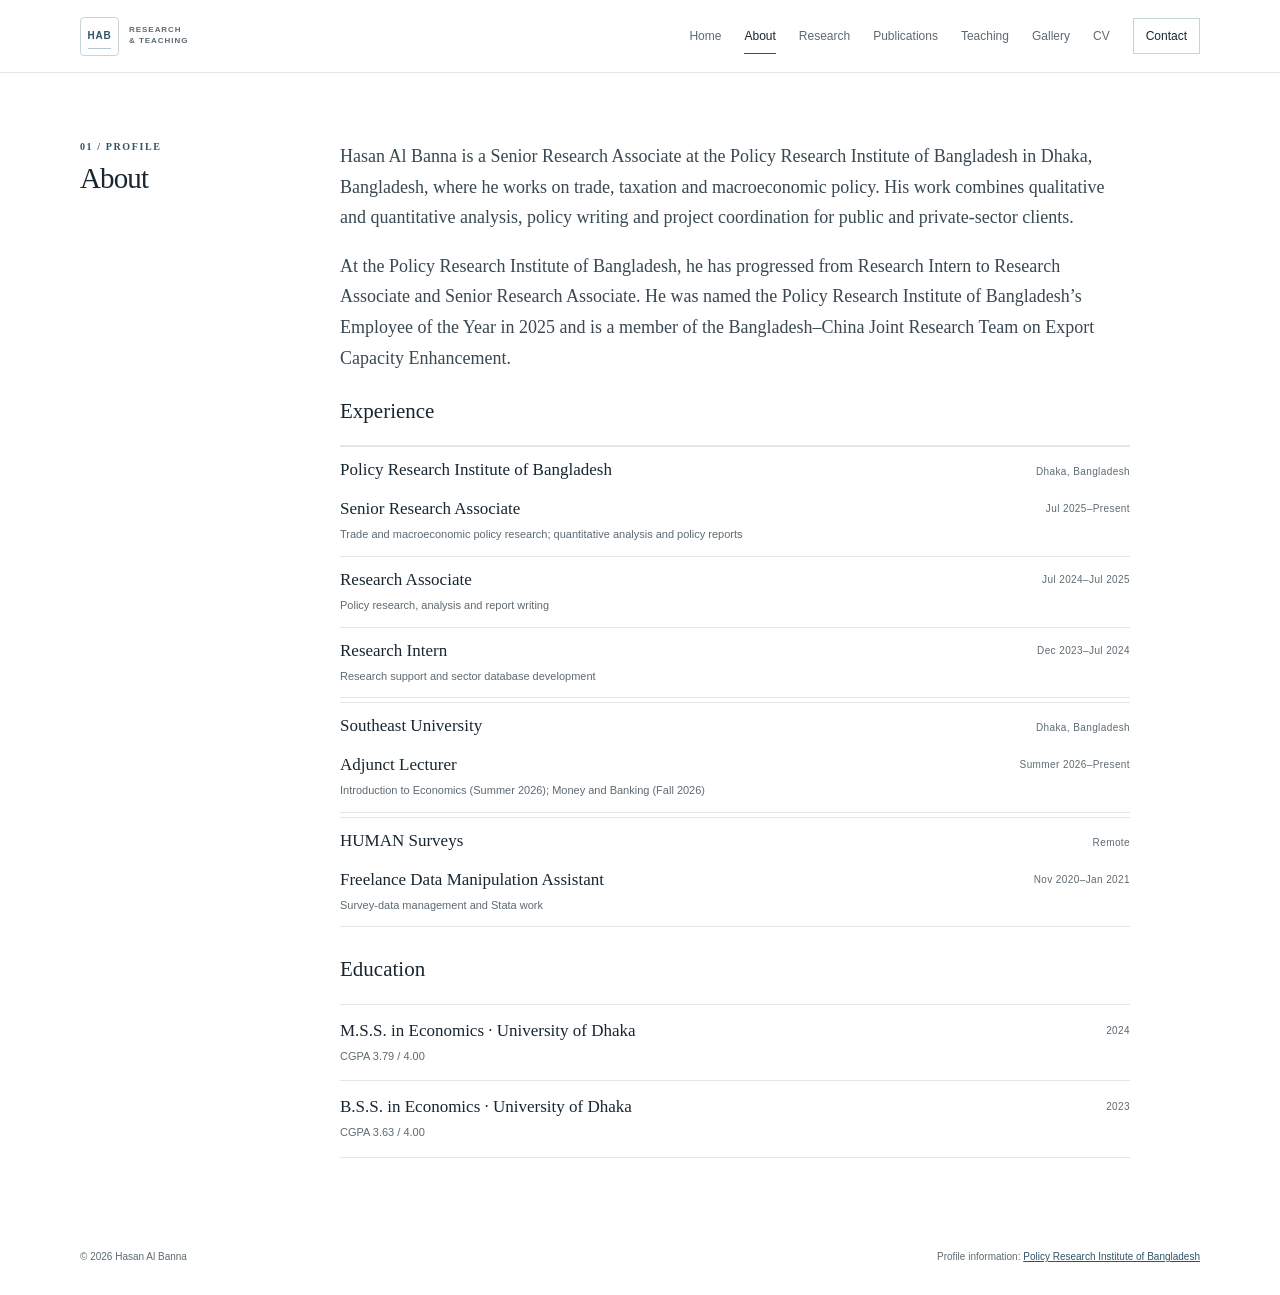
==== about.html @ 5209578d "Refine HAB navigation wordmark" ====
<!doctype html>
<html lang="en">
<head>
  <meta charset="utf-8">
  <meta name="viewport" content="width=device-width, initial-scale=1">
  <meta name="theme-color" content="#ffffff">
  <meta name="description" content="Learn about Hasan Al Banna’s research and teaching experience, education and professional profile.">
  <title>About | Hasan Al Banna</title>
  <style>:root{--ink:#172630;--muted:#5d6a72;--blue:#2f5368;--line:#e0e6e9;--soft:#f4f7f8;--serif:Georgia,'Times New Roman',serif;--sans:Arial,Helvetica,sans-serif}
    *{box-sizing:border-box}html{scroll-behavior:smooth;scroll-padding-top:86px}body{margin:0;background:#fff;color:var(--ink);font:16px/1.7 var(--sans)}a{color:inherit}a:focus-visible{outline:3px solid #8eb3c9;outline-offset:4px}.wrap{width:min(1120px,calc(100% - 48px));margin:auto}
    .header{position:sticky;top:0;z-index:5;background:rgba(255,255,255,.97);border-bottom:1px solid var(--line)}.nav{min-height:72px;display:flex;align-items:center;justify-content:space-between;gap:26px}.brand{display:inline-flex;align-items:center;justify-content:center;width:38px;height:38px;border:1px solid #c9d4da;border-radius:3px;font:700 11px/1 var(--sans);letter-spacing:.09em;color:var(--blue);text-decoration:none;white-space:nowrap}.navlinks{display:flex;align-items:center;gap:23px}.navlinks a{font-size:12px;text-decoration:none;color:var(--muted)}.navlinks a:hover{color:var(--blue)}.navlinks .contact{border:1px solid #c9d4da;padding:7px 12px;color:var(--ink)}
    .hero{display:grid;grid-template-columns:1.15fr .75fr;gap:78px;align-items:center;padding:78px 0 68px;border-bottom:1px solid var(--line)}.eyebrow,.section-no{font-size:10px;font-weight:700;letter-spacing:.16em;text-transform:uppercase;color:var(--blue)}h1,h2,h3,p{margin-top:0}h1{font:normal clamp(54px,6.8vw,82px)/1 var(--serif);letter-spacing:-.055em;margin:17px 0 20px}h1 span{display:block;color:var(--blue)}.lead{max-width:590px;color:#46545d;font:normal 21px/1.55 var(--serif)}.role{margin-top:25px;border-top:1px solid var(--line);padding-top:15px;color:var(--muted);font-size:13px}.role strong{display:block;color:var(--ink);font-size:15px;font-weight:600}.actions{display:flex;gap:20px;align-items:center;margin-top:26px}.button{display:inline-block;background:var(--ink);color:#fff;text-decoration:none;padding:10px 15px;font-size:12px}.plain-link{color:var(--blue);font-size:12px;text-decoration-thickness:1px;text-underline-offset:4px}.portrait{margin:0}.portrait img{display:block;width:100%;aspect-ratio:1/1;object-fit:cover;object-position:center 27%;background:var(--soft);border:1px solid var(--line);border-radius:50%}.portrait figcaption{padding-top:8px;color:#77838a;font-size:10px}
    .section{padding:68px 0;border-bottom:1px solid var(--line)}.section-layout{display:grid;grid-template-columns:190px 1fr;gap:70px}.section-title{font:normal 29px/1.2 var(--serif);letter-spacing:-.03em}.section-no{display:block;margin-bottom:8px}.copy{max-width:790px}.copy p{font:normal 18px/1.7 var(--serif);color:#394851}.copy p.small{font:12px/1.8 var(--sans);color:var(--muted)}.subhead{font:normal 21px/1.3 var(--serif);margin:25px 0 12px}.timeline{border-top:1px solid var(--line);margin-top:20px}.timeline-row{display:grid;grid-template-columns:1fr 140px;gap:20px;padding:15px 0;border-bottom:1px solid var(--line)}.timeline-row strong{display:block;font:normal 17px/1.35 var(--serif)}.timeline-row small{display:block;color:var(--muted);font-size:11px;margin-top:4px}.date{text-align:right;color:var(--muted);font-size:10px;letter-spacing:.04em;padding-top:2px}.research-list{margin:10px 0 0;border-top:1px solid var(--line)}.research-row{display:grid;grid-template-columns:210px 1fr;gap:25px;padding:16px 0;border-bottom:1px solid var(--line)}.research-row h3{font:normal 19px/1.35 var(--serif);margin:0}.research-row p{font:12px/1.65 var(--sans);color:var(--muted);margin:0}
    .project-list{display:grid;grid-template-columns:1fr 1fr;gap:0 30px;border-top:1px solid var(--line)}.project{padding:17px 0;border-bottom:1px solid var(--line)}.project h3{font:normal 17px/1.35 var(--serif);margin:0 0 5px}.project p{font:11px/1.65 var(--sans);color:var(--muted);margin:0}.publication{padding:19px 0;border-top:1px solid var(--line);display:grid;grid-template-columns:1fr 125px;gap:22px;align-items:start}.publication:last-of-type{border-bottom:1px solid var(--line)}.publication h3{font:normal 20px/1.35 var(--serif);margin:0 0 5px}.publication p{font-size:11px;color:var(--muted);margin:0 0 6px}.pub-meta{text-align:right;text-transform:uppercase;letter-spacing:.08em;font-size:9px!important}.publication a{font-size:11px;color:var(--blue);text-underline-offset:3px}.status{font-size:9px;text-transform:uppercase;letter-spacing:.1em;color:var(--blue);font-weight:bold}.callout{padding:16px 19px;margin-top:21px;background:var(--soft);border-left:2px solid #9db7c7;color:#4c5a62;font-size:12px}
    .teaching-note{padding:17px 20px;background:var(--soft);border-left:2px solid #9db7c7;font:normal 17px/1.5 var(--serif);color:#354650}.teaching-highlight{margin-top:17px;padding:11px 14px;border-left:2px solid #9db7c7;background:var(--soft);color:#46545d;font-size:12px;line-height:1.55}.teaching-highlight strong{color:var(--ink)}.gallery-intro{max-width:650px}.gallery-grid{display:grid;grid-template-columns:repeat(4,minmax(0,1fr));gap:14px;margin-top:24px}.gallery-card{margin:0;overflow:hidden;background:#fff;border:1px solid var(--line)}.gallery-card a{display:block;overflow:hidden;background:var(--soft)}.gallery-card img{display:block;width:100%;aspect-ratio:4/3;object-fit:cover;transition:transform .35s ease}.gallery-card a:hover img{transform:scale(1.035)}.gallery-card figcaption{padding:9px 11px 11px;color:var(--muted);font-size:10px;line-height:1.45}.gallery-card:nth-child(5n+2) img,.gallery-card:nth-child(5n+4) img{aspect-ratio:1/1}.gallery-card:nth-child(8n+1),.gallery-card:nth-child(8n+6){grid-column:span 2}.gallery-card:nth-child(8n+1) img,.gallery-card:nth-child(8n+6) img{aspect-ratio:2/1}.cv-box{border:1px solid var(--line);padding:21px 23px;display:flex;justify-content:space-between;gap:20px;align-items:center}.cv-box strong{font:normal 20px var(--serif)}.cv-box p{font-size:11px;color:var(--muted);margin:5px 0 0}.contact-box{padding:25px;background:var(--soft);display:flex;justify-content:space-between;align-items:center;gap:25px}.contact-box h3{font:normal 25px var(--serif);margin:0 0 5px}.contact-box p{font-size:12px;color:var(--muted);margin:0}.contact-links{display:flex;flex-direction:column;gap:5px}.contact-links a{font-size:12px;color:var(--blue);text-underline-offset:3px}.footer{padding:22px 0 30px;display:flex;justify-content:space-between;gap:20px;color:var(--muted);font-size:10px}.footer a{color:var(--blue)}
    .gallery-heading{display:flex;justify-content:space-between;align-items:end;gap:24px}.gallery-more{white-space:nowrap;margin-bottom:8px}.featured-gallery{grid-template-columns:repeat(3,minmax(0,1fr))}.featured-gallery .gallery-card img{aspect-ratio:4/3}.featured-gallery .gallery-card:nth-child(8n+1),.featured-gallery .gallery-card:nth-child(8n+6){grid-column:auto}.feature-links{display:grid;grid-template-columns:repeat(3,minmax(0,1fr));gap:12px;margin-top:20px}.feature-link{padding:16px;border:1px solid var(--line);text-decoration:none}.feature-link strong{display:block;font:normal 18px/1.3 var(--serif);margin-bottom:5px}.feature-link span{display:block;color:var(--muted);font-size:11px}.social-links{display:flex;gap:18px;margin-top:10px}.gallery-page .gallery-grid{margin-top:25px}.gallery-page .gallery-card:nth-child(8n+1),.gallery-page .gallery-card:nth-child(8n+6){grid-column:span 2}.gallery-page .gallery-lead{max-width:660px}
    @media(max-width:820px){.nav{align-items:flex-start;flex-direction:column;padding:15px 0;gap:11px}.navlinks{max-width:100%;overflow:auto;gap:18px;padding-bottom:4px}.navlinks a{white-space:nowrap}.hero{grid-template-columns:1fr .78fr;gap:35px;padding:55px 0}.section-layout{grid-template-columns:150px 1fr;gap:38px}.research-row{grid-template-columns:165px 1fr}.gallery-grid{grid-template-columns:repeat(3,minmax(0,1fr))}}
    @media(max-width:600px){.wrap{width:calc(100% - 36px)}.hero{grid-template-columns:1fr;gap:24px;padding:42px 0}.hero .portrait{grid-row:1;max-width:360px}.portrait img{aspect-ratio:1/1;object-position:center 26%}.hero-copy{grid-row:2}h1{font-size:56px}.lead{font-size:19px}.section{padding:51px 0}.section-layout{grid-template-columns:1fr;gap:14px}.section-title{font-size:25px}.copy p{font-size:17px}.research-row{grid-template-columns:1fr;gap:4px}.project-list{grid-template-columns:1fr}.publication{grid-template-columns:1fr;gap:5px}.pub-meta{text-align:left;grid-row:1}.timeline-row{grid-template-columns:1fr 105px;gap:12px}.gallery-grid{grid-template-columns:repeat(2,minmax(0,1fr));gap:9px}.feature-links{grid-template-columns:1fr 1fr}.featured-gallery{grid-template-columns:repeat(2,minmax(0,1fr))}.gallery-card:nth-child(8n+1),.gallery-card:nth-child(8n+6){grid-column:span 2}.gallery-card:nth-child(8n+1) img,.gallery-card:nth-child(8n+6) img{aspect-ratio:1.5/1}.gallery-card figcaption{padding:8px;font-size:9px}.cv-box,.contact-box{align-items:flex-start;flex-direction:column;padding:19px}.contact-links{gap:7px}.footer{flex-direction:column;gap:5px}}
    @media(prefers-reduced-motion:reduce){html{scroll-behavior:auto}}
    .section-title{margin:0}
    .navlinks a[aria-current="page"]{color:var(--ink);position:relative}
    .navlinks a[aria-current="page"]::after{content:"";position:absolute;left:0;right:0;bottom:-8px;height:1px;background:var(--blue)}
    .feature-link,.gallery-card,.button{transition:transform .24s ease,box-shadow .24s ease,border-color .24s ease}
    .feature-link:hover{transform:translateY(-3px);border-color:#b7c8d2;box-shadow:0 12px 28px rgba(23,38,48,.07)}
    .gallery-card{border-radius:8px;box-shadow:0 5px 16px rgba(23,38,48,.045)}
    .gallery-card:hover{transform:translateY(-3px);box-shadow:0 12px 28px rgba(23,38,48,.11)}
    .button:hover{transform:translateY(-2px);box-shadow:0 7px 16px rgba(23,38,48,.14)}
    .reveal{opacity:0;transform:translateY(14px);transition:opacity .6s ease,transform .6s cubic-bezier(.2,.7,.2,1)}
    .reveal.is-visible{opacity:1;transform:translateY(0)}
    .photo-viewer{width:min(980px,calc(100vw - 28px));max-width:none;max-height:calc(100vh - 28px);padding:0;border:0;border-radius:12px;background:#fff;color:var(--ink);box-shadow:0 24px 80px rgba(0,0,0,.3);overflow:hidden}
    .photo-viewer::backdrop{background:rgba(14,25,33,.78);backdrop-filter:blur(4px)}
    .viewer-top{display:flex;justify-content:space-between;align-items:center;padding:11px 16px;border-bottom:1px solid var(--line);font-size:11px;color:var(--muted)}
    .viewer-button{border:1px solid #d7e0e4;background:#fff;color:var(--ink);border-radius:999px;min-width:38px;min-height:38px;font:inherit;cursor:pointer}
    .viewer-button:hover{background:var(--soft)}
    .viewer-close{padding:0 14px}
    .viewer-stage{position:relative;display:flex;align-items:center;justify-content:center;background:#111a20}
    .viewer-stage img{display:block;width:100%;height:min(72vh,720px);object-fit:contain}
    .viewer-arrow{position:absolute;top:50%;transform:translateY(-50%);background:rgba(255,255,255,.94);font-size:20px}
    .viewer-prev{left:14px}.viewer-next{right:14px}
    .viewer-caption{padding:12px 16px;margin:0;color:var(--muted);font-size:12px}
    @media(prefers-reduced-motion:reduce){.feature-link,.gallery-card,.button,.reveal{transition:none}.reveal{opacity:1;transform:none}}

    .experience-list{border-top:1px solid var(--line);margin-top:20px}.experience-group{border-top:1px solid var(--line);padding:0 0 4px}.experience-heading{display:flex;justify-content:space-between;align-items:baseline;gap:18px;padding:12px 0 4px}.experience-heading strong{font:normal 17px/1.35 var(--serif)}.experience-heading span{font-size:10px;letter-spacing:.04em;text-align:right;color:var(--muted)}.experience-group .timeline-row{padding:12px 0}.office-address{font-style:normal;display:flex;flex-direction:column;gap:2px;color:var(--muted);font-size:11px;line-height:1.55;max-width:300px}.office-address strong{font:normal 16px/1.3 var(--serif);color:var(--ink);margin-bottom:3px}.contact-box{align-items:flex-start}</style><link rel="stylesheet" href="assets/section-flow.css">
</head>
<body><header class="header"><nav class="nav wrap" aria-label="Main navigation"><a class="brand" href="index.html#home" aria-label="Hasan Al Banna home"><span class="brand-mark" aria-hidden="true">HAB</span><span class="brand-copy">Research<br>&amp; Teaching</span></a><div class="navlinks"><a href="index.html#home">Home</a><a href="about.html" aria-current="page">About</a><a href="research.html">Research</a><a href="publications.html">Publications</a><a href="teaching.html">Teaching</a><a href="gallery.html">Gallery</a><a href="cv.html">CV</a><a class="contact" href="index.html#contact">Contact</a></div></nav></header><main><section class="section" id="about"><div class="wrap section-layout"><h1 class="section-title"><span class="section-no">01 / Profile</span>About</h1><div class="copy"><p>Hasan Al Banna is a Senior Research Associate at the Policy Research Institute of Bangladesh in Dhaka, Bangladesh, where he works on trade, taxation and macroeconomic policy. His work combines qualitative and quantitative analysis, policy writing and project coordination for public and private-sector clients.</p><p>At the Policy Research Institute of Bangladesh, he has progressed from Research Intern to Research Associate and Senior Research Associate. He was named the Policy Research Institute of Bangladesh’s Employee of the Year in 2025 and is a member of the Bangladesh–China Joint Research Team on Export Capacity Enhancement.</p><h3 class="subhead">Experience</h3><div class="experience-list">
<div class="experience-group"><div class="experience-heading"><strong>Policy Research Institute of Bangladesh</strong><span>Dhaka, Bangladesh</span></div>
<div class="timeline-row"><div><strong>Senior Research Associate</strong><small>Trade and macroeconomic policy research; quantitative analysis and policy reports</small></div><div class="date">Jul 2025–Present</div></div>
<div class="timeline-row"><div><strong>Research Associate</strong><small>Policy research, analysis and report writing</small></div><div class="date">Jul 2024–Jul 2025</div></div>
<div class="timeline-row"><div><strong>Research Intern</strong><small>Research support and sector database development</small></div><div class="date">Dec 2023–Jul 2024</div></div></div>
<div class="experience-group"><div class="experience-heading"><strong>Southeast University</strong><span>Dhaka, Bangladesh</span></div>
<div class="timeline-row"><div><strong>Adjunct Lecturer</strong><small>Introduction to Economics (Summer 2026); Money and Banking (Fall 2026)</small></div><div class="date">Summer 2026–Present</div></div></div>
<div class="experience-group"><div class="experience-heading"><strong>HUMAN Surveys</strong><span>Remote</span></div>
<div class="timeline-row"><div><strong>Freelance Data Manipulation Assistant</strong><small>Survey-data management and Stata work</small></div><div class="date">Nov 2020–Jan 2021</div></div></div></div><h3 class="subhead">Education</h3><div class="timeline"><div class="timeline-row"><div><strong>M.S.S. in Economics · University of Dhaka</strong><small>CGPA 3.79 / 4.00</small></div><div class="date">2024</div></div><div class="timeline-row"><div><strong>B.S.S. in Economics · University of Dhaka</strong><small>CGPA 3.63 / 4.00</small></div><div class="date">2023</div></div></div></div></div></section></main><footer class="wrap footer"><span>© 2026 Hasan Al Banna</span><span>Profile information: <a href="https://www.pri-bd.org/member/hasan-al-banna/" target="_blank" rel="noopener">Policy Research Institute of Bangladesh</a></span></footer><dialog class="photo-viewer" id="photo-viewer" aria-label="Photo viewer"><div class="viewer-top"><span class="viewer-count" aria-live="polite">Photo</span><button class="viewer-button viewer-close" type="button" data-viewer-close aria-label="Close photo viewer">Close ×</button></div><div class="viewer-stage"><button class="viewer-button viewer-arrow viewer-prev" type="button" data-viewer-prev aria-label="Previous photo">‹</button><img alt=""><button class="viewer-button viewer-arrow viewer-next" type="button" data-viewer-next aria-label="Next photo">›</button></div><p class="viewer-caption"></p></dialog><script>
(()=>{const dialog=document.getElementById("photo-viewer");if(!dialog)return;const links=[...document.querySelectorAll(".gallery-card a")];if(!links.length)return;const image=dialog.querySelector("img"),caption=dialog.querySelector(".viewer-caption"),count=dialog.querySelector(".viewer-count");let current=0;function show(i){current=(i+links.length)%links.length;const link=links[current],thumb=link.querySelector("img");image.src=link.href;image.alt=thumb?.alt||"";caption.textContent=link.closest("figure")?.querySelector("figcaption")?.textContent||image.alt;count.textContent=(current+1)+" / "+links.length;if(!dialog.open)dialog.showModal()}links.forEach((link,i)=>link.addEventListener("click",event=>{event.preventDefault();show(i)}));dialog.querySelector("[data-viewer-close]").addEventListener("click",()=>dialog.close());dialog.querySelector("[data-viewer-prev]").addEventListener("click",()=>show(current-1));dialog.querySelector("[data-viewer-next]").addEventListener("click",()=>show(current+1));dialog.addEventListener("click",event=>{if(event.target===dialog)dialog.close()});document.addEventListener("keydown",event=>{if(!dialog.open)return;if(event.key==="ArrowRight")show(current+1);if(event.key==="ArrowLeft")show(current-1)});if(!matchMedia("(prefers-reduced-motion: reduce)").matches&&"IntersectionObserver"in window){const items=[...document.querySelectorAll("main .section,main .feature-link,main .gallery-card")];items.forEach(item=>item.classList.add("reveal"));const observer=new IntersectionObserver(entries=>entries.forEach(entry=>{if(entry.isIntersecting){entry.target.classList.add("is-visible");observer.unobserve(entry.target)}}),{threshold:.08,rootMargin:"0px 0px -24px 0px"});items.forEach(item=>observer.observe(item))}})();
</script><script src="assets/section-flow.js" defer></script></body></html>
---- assets/section-flow.css ----
/* Soft section rhythm and restrained motion across the profile */
:root{--flow-paper:#f5f8f9;--flow-blue:rgba(191,215,226,.28)}
main>.section{position:relative;isolation:isolate;border-bottom:0!important;transition:background-color .35s ease}
main>.section:nth-of-type(even){background:radial-gradient(ellipse at 10% 8%,var(--flow-blue),transparent 42%),linear-gradient(125deg,#f7f9fa 0%,#fbfcfc 70%,#fff 100%)}
main>.section:nth-of-type(even)::before{content:"";position:absolute;z-index:-1;pointer-events:none;width:min(34vw,420px);height:min(34vw,420px);right:-10vw;top:-18%;border-radius:50%;background:radial-gradient(circle,rgba(198,219,228,.16),rgba(198,219,228,0) 70%)}
.section-flow-in{opacity:0;transform:translateY(18px);transition:opacity .72s ease,transform .72s cubic-bezier(.2,.72,.22,1);transition-delay:var(--flow-delay,0ms)}
.section-flow-in.is-visible{opacity:1;transform:translateY(0)}
.project,.research-row,.publication,.feature-link,.gallery-card{transition:transform .28s ease,box-shadow .28s ease,background-color .28s ease,border-color .28s ease}
.project:hover,.research-row:hover,.publication:hover{transform:translateY(-2px)}
.project:hover h3,.research-row:hover h3,.publication:hover h3{color:var(--blue)}
@media(max-width:600px){main>.section:nth-of-type(even)::before{width:230px;height:230px;right:-95px;top:-4%}}
@media(prefers-reduced-motion:reduce){main>.section,.section-flow-in,.project,.research-row,.publication,.feature-link,.gallery-card{transition:none!important}.section-flow-in{opacity:1;transform:none}}

/* Compact HAB wordmark with a clear research and teaching identity */
.brand{width:auto!important;height:auto!important;border:0!important;border-radius:0!important;display:inline-flex!important;align-items:center;gap:10px;color:var(--ink)!important;text-decoration:none!important;white-space:nowrap}
.brand-mark{display:grid;place-items:center;width:39px;height:39px;border:1px solid #c9d4da;border-radius:4px;color:var(--blue);font:700 10px/1 var(--sans);letter-spacing:.08em;position:relative}
.brand-mark::after{content:"";position:absolute;left:7px;right:7px;bottom:6px;height:1px;background:#b5c7d1}
.brand-copy{font:700 8px/1.35 var(--sans);letter-spacing:.12em;text-transform:uppercase;color:var(--muted)}
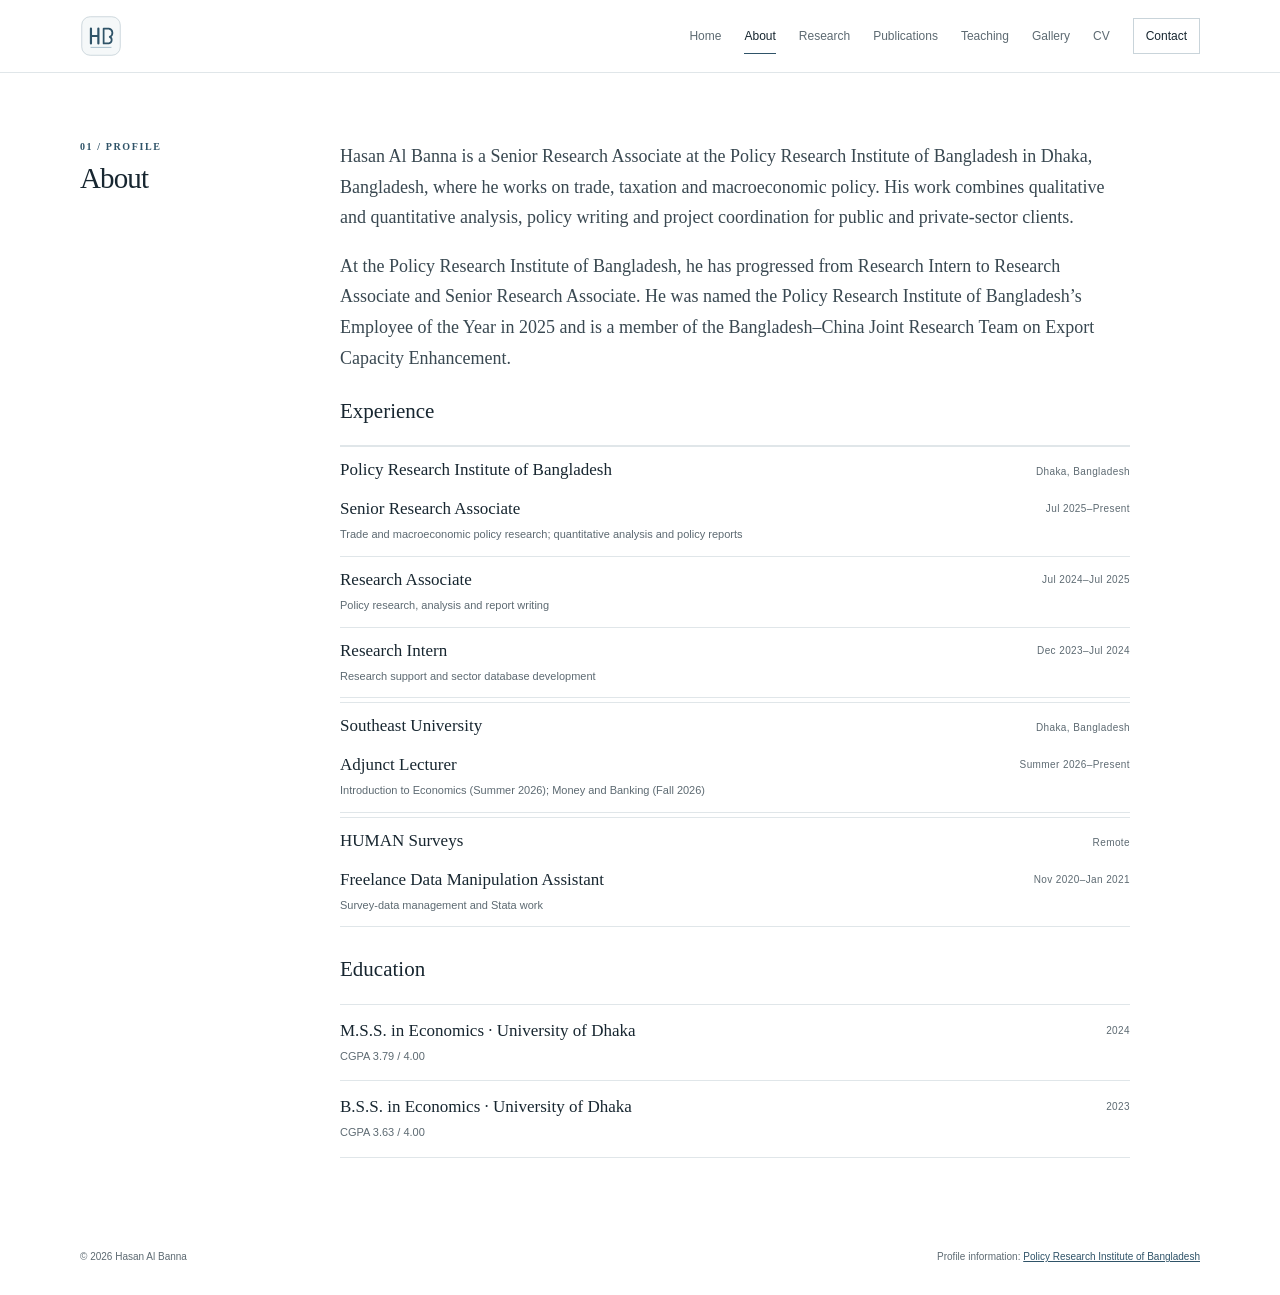
==== commit 116e18c9: "Replace text label with HAB monogram logo" ====
--- a/about.html
+++ b/about.html
@@ -42,7 +42,7 @@
 
     .experience-list{border-top:1px solid var(--line);margin-top:20px}.experience-group{border-top:1px solid var(--line);padding:0 0 4px}.experience-heading{display:flex;justify-content:space-between;align-items:baseline;gap:18px;padding:12px 0 4px}.experience-heading strong{font:normal 17px/1.35 var(--serif)}.experience-heading span{font-size:10px;letter-spacing:.04em;text-align:right;color:var(--muted)}.experience-group .timeline-row{padding:12px 0}.office-address{font-style:normal;display:flex;flex-direction:column;gap:2px;color:var(--muted);font-size:11px;line-height:1.55;max-width:300px}.office-address strong{font:normal 16px/1.3 var(--serif);color:var(--ink);margin-bottom:3px}.contact-box{align-items:flex-start}</style><link rel="stylesheet" href="assets/section-flow.css">
 </head>
-<body><header class="header"><nav class="nav wrap" aria-label="Main navigation"><a class="brand" href="index.html#home" aria-label="Hasan Al Banna home"><span class="brand-mark" aria-hidden="true">HAB</span><span class="brand-copy">Research<br>&amp; Teaching</span></a><div class="navlinks"><a href="index.html#home">Home</a><a href="about.html" aria-current="page">About</a><a href="research.html">Research</a><a href="publications.html">Publications</a><a href="teaching.html">Teaching</a><a href="gallery.html">Gallery</a><a href="cv.html">CV</a><a class="contact" href="index.html#contact">Contact</a></div></nav></header><main><section class="section" id="about"><div class="wrap section-layout"><h1 class="section-title"><span class="section-no">01 / Profile</span>About</h1><div class="copy"><p>Hasan Al Banna is a Senior Research Associate at the Policy Research Institute of Bangladesh in Dhaka, Bangladesh, where he works on trade, taxation and macroeconomic policy. His work combines qualitative and quantitative analysis, policy writing and project coordination for public and private-sector clients.</p><p>At the Policy Research Institute of Bangladesh, he has progressed from Research Intern to Research Associate and Senior Research Associate. He was named the Policy Research Institute of Bangladesh’s Employee of the Year in 2025 and is a member of the Bangladesh–China Joint Research Team on Export Capacity Enhancement.</p><h3 class="subhead">Experience</h3><div class="experience-list">
+<body><header class="header"><nav class="nav wrap" aria-label="Main navigation"><a class="brand" href="index.html#home" aria-label="Hasan Al Banna home"><img class="brand-logo" src="assets/hab-logo.svg" alt=""></a><div class="navlinks"><a href="index.html#home">Home</a><a href="about.html" aria-current="page">About</a><a href="research.html">Research</a><a href="publications.html">Publications</a><a href="teaching.html">Teaching</a><a href="gallery.html">Gallery</a><a href="cv.html">CV</a><a class="contact" href="index.html#contact">Contact</a></div></nav></header><main><section class="section" id="about"><div class="wrap section-layout"><h1 class="section-title"><span class="section-no">01 / Profile</span>About</h1><div class="copy"><p>Hasan Al Banna is a Senior Research Associate at the Policy Research Institute of Bangladesh in Dhaka, Bangladesh, where he works on trade, taxation and macroeconomic policy. His work combines qualitative and quantitative analysis, policy writing and project coordination for public and private-sector clients.</p><p>At the Policy Research Institute of Bangladesh, he has progressed from Research Intern to Research Associate and Senior Research Associate. He was named the Policy Research Institute of Bangladesh’s Employee of the Year in 2025 and is a member of the Bangladesh–China Joint Research Team on Export Capacity Enhancement.</p><h3 class="subhead">Experience</h3><div class="experience-list">
 <div class="experience-group"><div class="experience-heading"><strong>Policy Research Institute of Bangladesh</strong><span>Dhaka, Bangladesh</span></div>
 <div class="timeline-row"><div><strong>Senior Research Associate</strong><small>Trade and macroeconomic policy research; quantitative analysis and policy reports</small></div><div class="date">Jul 2025–Present</div></div>
 <div class="timeline-row"><div><strong>Research Associate</strong><small>Policy research, analysis and report writing</small></div><div class="date">Jul 2024–Jul 2025</div></div>
--- a/assets/section-flow.css
+++ b/assets/section-flow.css
@@ -11,8 +11,7 @@
 @media(max-width:600px){main>.section:nth-of-type(even)::before{width:230px;height:230px;right:-95px;top:-4%}}
 @media(prefers-reduced-motion:reduce){main>.section,.section-flow-in,.project,.research-row,.publication,.feature-link,.gallery-card{transition:none!important}.section-flow-in{opacity:1;transform:none}}
 
-/* Compact HAB wordmark with a clear research and teaching identity */
-.brand{width:auto!important;height:auto!important;border:0!important;border-radius:0!important;display:inline-flex!important;align-items:center;gap:10px;color:var(--ink)!important;text-decoration:none!important;white-space:nowrap}
-.brand-mark{display:grid;place-items:center;width:39px;height:39px;border:1px solid #c9d4da;border-radius:4px;color:var(--blue);font:700 10px/1 var(--sans);letter-spacing:.08em;position:relative}
-.brand-mark::after{content:"";position:absolute;left:7px;right:7px;bottom:6px;height:1px;background:#b5c7d1}
-.brand-copy{font:700 8px/1.35 var(--sans);letter-spacing:.12em;text-transform:uppercase;color:var(--muted)}
+
+/* HAB monogram mark */
+.brand{width:42px!important;height:42px!important;min-width:42px;min-height:42px;border:0!important;border-radius:0!important;padding:0;display:inline-flex!important;align-items:center;justify-content:center;text-decoration:none!important;color:var(--ink)!important;white-space:nowrap}
+.brand-logo{display:block;width:42px;height:42px;object-fit:contain}
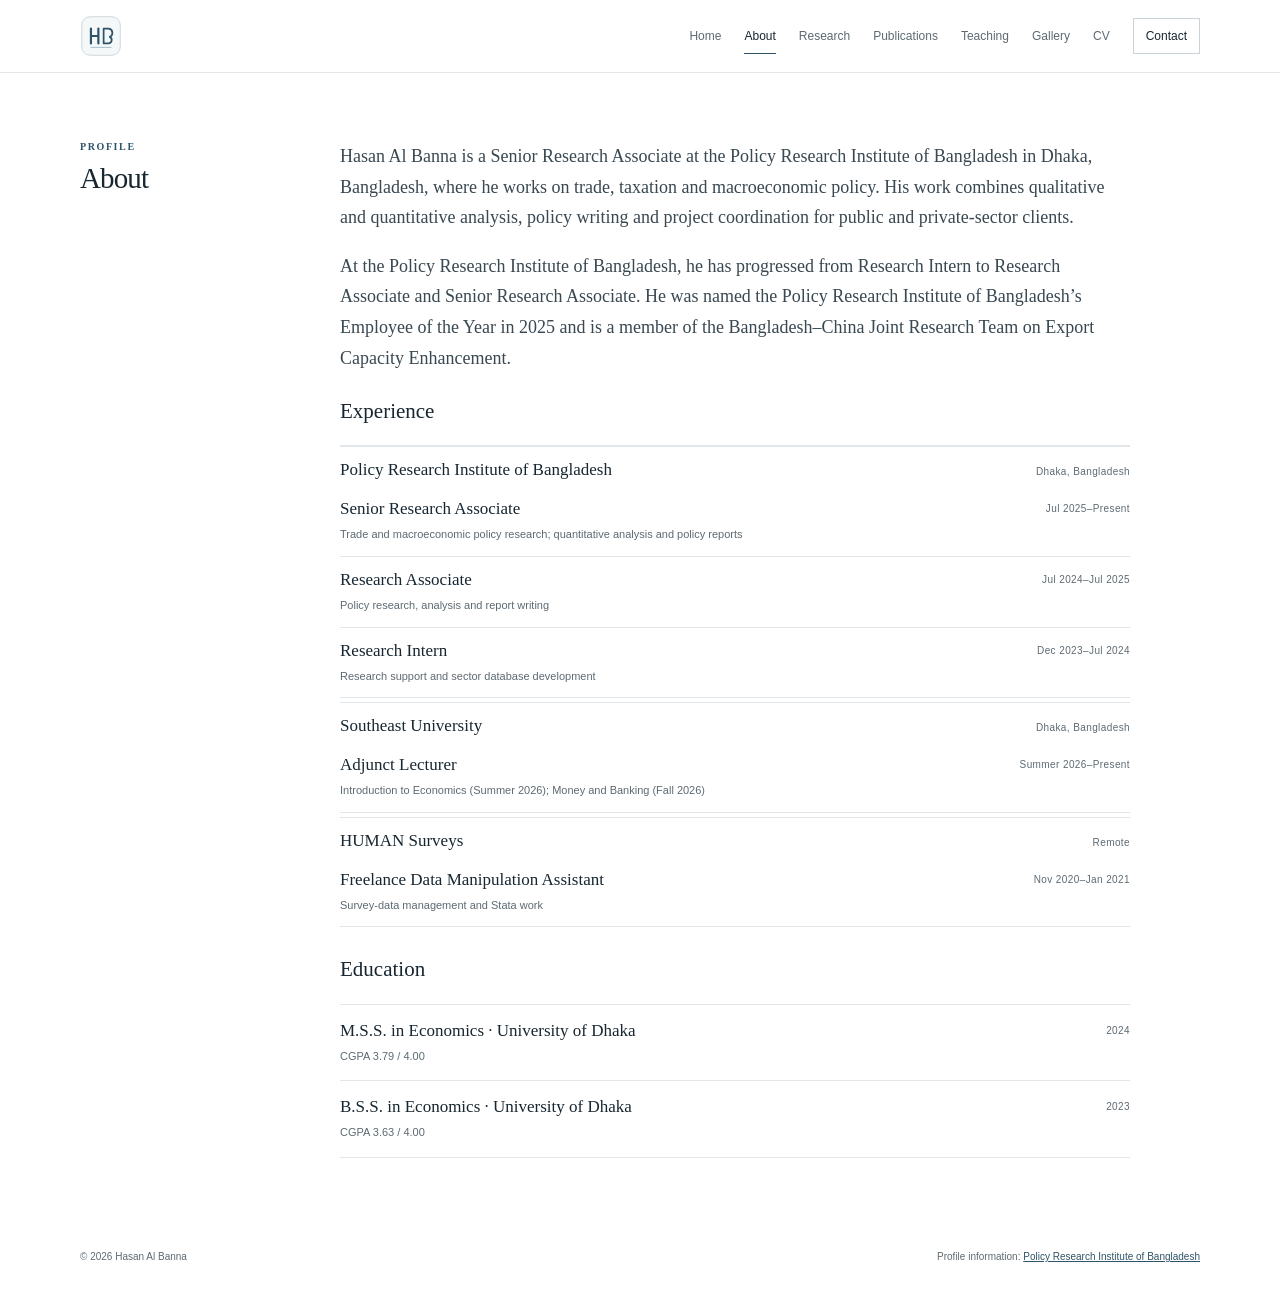
==== commit e72946dd: "Remove inconsistent section numbering" ====
--- a/about.html
+++ b/about.html
@@ -42,7 +42,7 @@
 
     .experience-list{border-top:1px solid var(--line);margin-top:20px}.experience-group{border-top:1px solid var(--line);padding:0 0 4px}.experience-heading{display:flex;justify-content:space-between;align-items:baseline;gap:18px;padding:12px 0 4px}.experience-heading strong{font:normal 17px/1.35 var(--serif)}.experience-heading span{font-size:10px;letter-spacing:.04em;text-align:right;color:var(--muted)}.experience-group .timeline-row{padding:12px 0}.office-address{font-style:normal;display:flex;flex-direction:column;gap:2px;color:var(--muted);font-size:11px;line-height:1.55;max-width:300px}.office-address strong{font:normal 16px/1.3 var(--serif);color:var(--ink);margin-bottom:3px}.contact-box{align-items:flex-start}</style><link rel="stylesheet" href="assets/section-flow.css">
 </head>
-<body><header class="header"><nav class="nav wrap" aria-label="Main navigation"><a class="brand" href="index.html#home" aria-label="Hasan Al Banna home"><img class="brand-logo" src="assets/hab-logo.svg" alt=""></a><div class="navlinks"><a href="index.html#home">Home</a><a href="about.html" aria-current="page">About</a><a href="research.html">Research</a><a href="publications.html">Publications</a><a href="teaching.html">Teaching</a><a href="gallery.html">Gallery</a><a href="cv.html">CV</a><a class="contact" href="index.html#contact">Contact</a></div></nav></header><main><section class="section" id="about"><div class="wrap section-layout"><h1 class="section-title"><span class="section-no">01 / Profile</span>About</h1><div class="copy"><p>Hasan Al Banna is a Senior Research Associate at the Policy Research Institute of Bangladesh in Dhaka, Bangladesh, where he works on trade, taxation and macroeconomic policy. His work combines qualitative and quantitative analysis, policy writing and project coordination for public and private-sector clients.</p><p>At the Policy Research Institute of Bangladesh, he has progressed from Research Intern to Research Associate and Senior Research Associate. He was named the Policy Research Institute of Bangladesh’s Employee of the Year in 2025 and is a member of the Bangladesh–China Joint Research Team on Export Capacity Enhancement.</p><h3 class="subhead">Experience</h3><div class="experience-list">
+<body><header class="header"><nav class="nav wrap" aria-label="Main navigation"><a class="brand" href="index.html#home" aria-label="Hasan Al Banna home"><img class="brand-logo" src="assets/hab-logo.svg" alt=""></a><div class="navlinks"><a href="index.html#home">Home</a><a href="about.html" aria-current="page">About</a><a href="research.html">Research</a><a href="publications.html">Publications</a><a href="teaching.html">Teaching</a><a href="gallery.html">Gallery</a><a href="cv.html">CV</a><a class="contact" href="index.html#contact">Contact</a></div></nav></header><main><section class="section" id="about"><div class="wrap section-layout"><h1 class="section-title"><span class="section-no">Profile</span>About</h1><div class="copy"><p>Hasan Al Banna is a Senior Research Associate at the Policy Research Institute of Bangladesh in Dhaka, Bangladesh, where he works on trade, taxation and macroeconomic policy. His work combines qualitative and quantitative analysis, policy writing and project coordination for public and private-sector clients.</p><p>At the Policy Research Institute of Bangladesh, he has progressed from Research Intern to Research Associate and Senior Research Associate. He was named the Policy Research Institute of Bangladesh’s Employee of the Year in 2025 and is a member of the Bangladesh–China Joint Research Team on Export Capacity Enhancement.</p><h3 class="subhead">Experience</h3><div class="experience-list">
 <div class="experience-group"><div class="experience-heading"><strong>Policy Research Institute of Bangladesh</strong><span>Dhaka, Bangladesh</span></div>
 <div class="timeline-row"><div><strong>Senior Research Associate</strong><small>Trade and macroeconomic policy research; quantitative analysis and policy reports</small></div><div class="date">Jul 2025–Present</div></div>
 <div class="timeline-row"><div><strong>Research Associate</strong><small>Policy research, analysis and report writing</small></div><div class="date">Jul 2024–Jul 2025</div></div>
--- a/assets/section-flow.css
+++ b/assets/section-flow.css
@@ -12,6 +12,25 @@
 @media(prefers-reduced-motion:reduce){main>.section,.section-flow-in,.project,.research-row,.publication,.feature-link,.gallery-card{transition:none!important}.section-flow-in{opacity:1;transform:none}}
 
 
-/* HAB monogram mark */
+
+/* HAB monogram and slow ambient motion */
 .brand{width:42px!important;height:42px!important;min-width:42px;min-height:42px;border:0!important;border-radius:0!important;padding:0;display:inline-flex!important;align-items:center;justify-content:center;text-decoration:none!important;color:var(--ink)!important;white-space:nowrap}
-.brand-logo{display:block;width:42px;height:42px;object-fit:contain}
+.brand-logo{display:block;width:42px;height:42px;object-fit:contain;transform-origin:center;animation:hab-drift 7s ease-in-out infinite}
+@keyframes hab-drift{0%,100%{transform:translateY(0);filter:drop-shadow(0 0 0 rgba(47,83,104,0))}50%{transform:translateY(-2px);filter:drop-shadow(0 4px 5px rgba(47,83,104,.15))}}
+@media(prefers-reduced-motion:reduce){.brand-logo{animation:none}}
+
+
+/* Keep the page and compact navigation from scrolling sideways */
+html{max-width:100%;overflow-x:hidden}
+body,main{max-width:100%;overflow-x:clip}
+@media(max-width:820px){.navlinks{width:100%;max-width:100%;overflow:visible!important;flex-wrap:wrap;gap:8px 18px;padding-bottom:0}.navlinks a{white-space:normal!important}}
+/* Keep email visually separated from its prompt */
+.email-contact{display:flex;flex-direction:column;align-items:flex-start;gap:7px;margin-top:13px;padding-top:11px;border-top:1px solid var(--line)}
+.email-contact span{font-size:10px;letter-spacing:.08em;text-transform:uppercase;color:var(--muted)}
+.email-contact a{font-size:12px;color:var(--blue);text-underline-offset:3px}
+
+/* Let the header scroll away with the page on every screen */
+.header{position:static!important;top:auto!important;z-index:auto!important}
+
+/* Keep the complete mobile navigation on one row */
+@media(max-width:600px){.navlinks{width:100%;max-width:100%;flex-wrap:nowrap;justify-content:space-between;gap:2px;overflow:visible!important}.navlinks a{font-size:clamp(9px,2.9vw,10px)!important;white-space:nowrap!important}.navlinks a[href="index.html#home"]{display:none}.navlinks .contact{padding:2px 4px}}
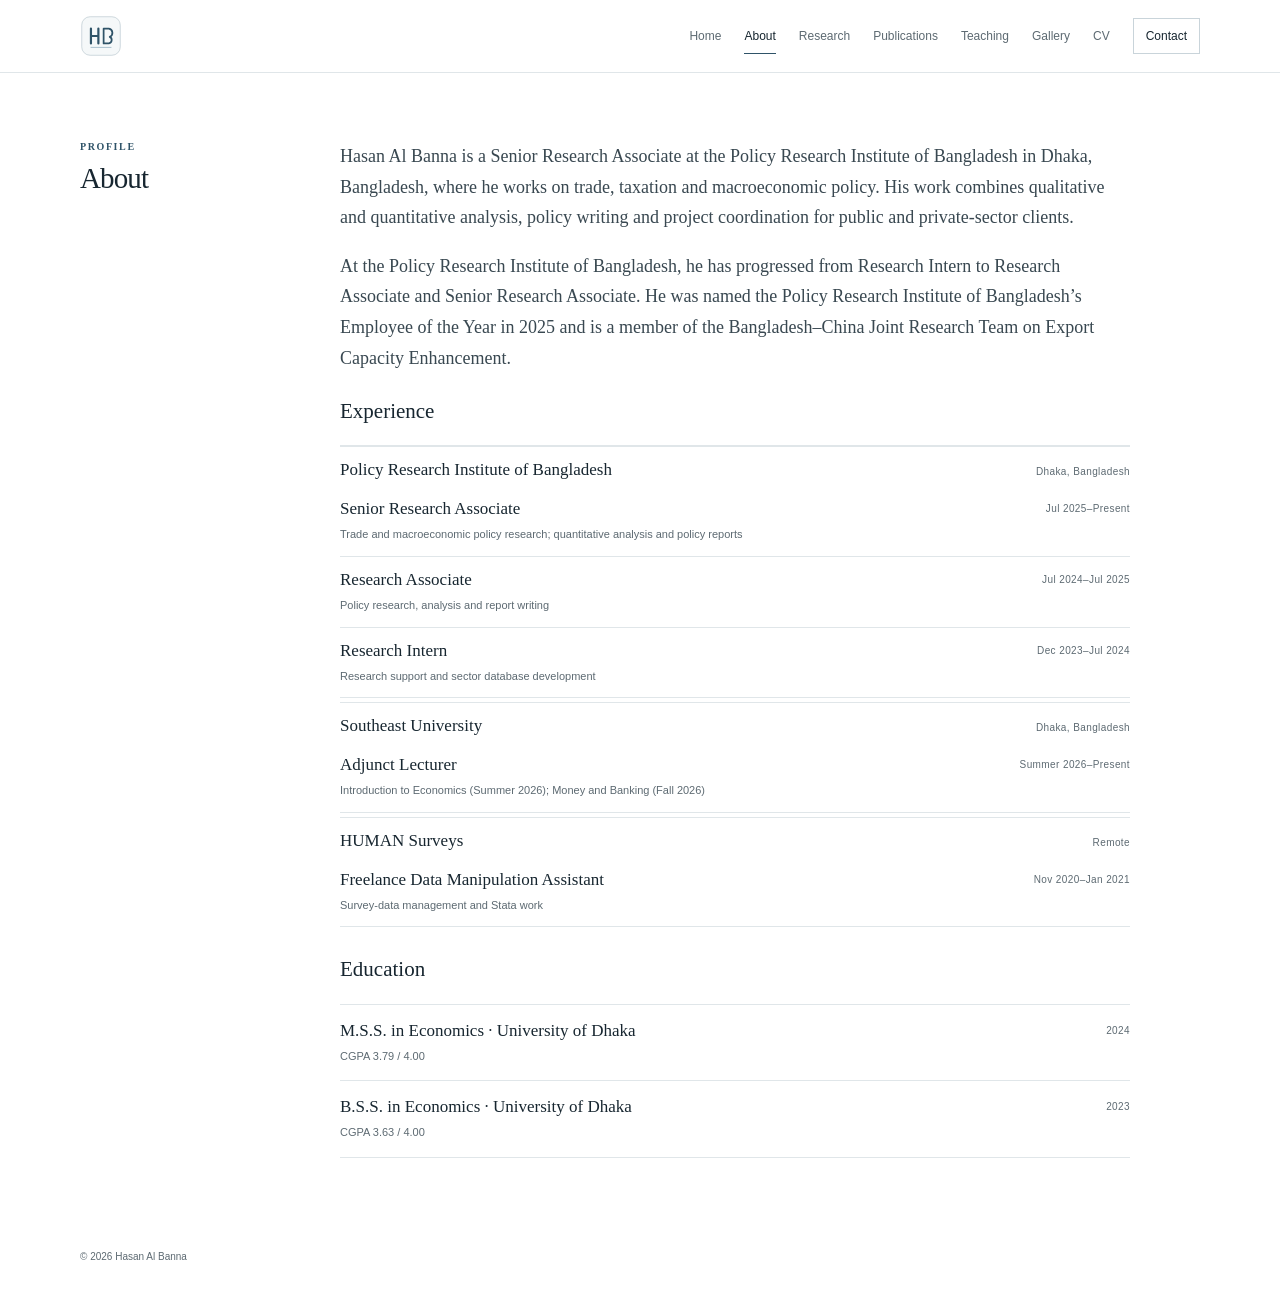
==== commit 6a48b40c: "Remove PRI profile links from page footers" ====
--- a/about.html
+++ b/about.html
@@ -50,6 +50,6 @@
 <div class="experience-group"><div class="experience-heading"><strong>Southeast University</strong><span>Dhaka, Bangladesh</span></div>
 <div class="timeline-row"><div><strong>Adjunct Lecturer</strong><small>Introduction to Economics (Summer 2026); Money and Banking (Fall 2026)</small></div><div class="date">Summer 2026–Present</div></div></div>
 <div class="experience-group"><div class="experience-heading"><strong>HUMAN Surveys</strong><span>Remote</span></div>
-<div class="timeline-row"><div><strong>Freelance Data Manipulation Assistant</strong><small>Survey-data management and Stata work</small></div><div class="date">Nov 2020–Jan 2021</div></div></div></div><h3 class="subhead">Education</h3><div class="timeline"><div class="timeline-row"><div><strong>M.S.S. in Economics · University of Dhaka</strong><small>CGPA 3.79 / 4.00</small></div><div class="date">2024</div></div><div class="timeline-row"><div><strong>B.S.S. in Economics · University of Dhaka</strong><small>CGPA 3.63 / 4.00</small></div><div class="date">2023</div></div></div></div></div></section></main><footer class="wrap footer"><span>© 2026 Hasan Al Banna</span><span>Profile information: <a href="https://www.pri-bd.org/member/hasan-al-banna/" target="_blank" rel="noopener">Policy Research Institute of Bangladesh</a></span></footer><dialog class="photo-viewer" id="photo-viewer" aria-label="Photo viewer"><div class="viewer-top"><span class="viewer-count" aria-live="polite">Photo</span><button class="viewer-button viewer-close" type="button" data-viewer-close aria-label="Close photo viewer">Close ×</button></div><div class="viewer-stage"><button class="viewer-button viewer-arrow viewer-prev" type="button" data-viewer-prev aria-label="Previous photo">‹</button><img alt=""><button class="viewer-button viewer-arrow viewer-next" type="button" data-viewer-next aria-label="Next photo">›</button></div><p class="viewer-caption"></p></dialog><script>
+<div class="timeline-row"><div><strong>Freelance Data Manipulation Assistant</strong><small>Survey-data management and Stata work</small></div><div class="date">Nov 2020–Jan 2021</div></div></div></div><h3 class="subhead">Education</h3><div class="timeline"><div class="timeline-row"><div><strong>M.S.S. in Economics · University of Dhaka</strong><small>CGPA 3.79 / 4.00</small></div><div class="date">2024</div></div><div class="timeline-row"><div><strong>B.S.S. in Economics · University of Dhaka</strong><small>CGPA 3.63 / 4.00</small></div><div class="date">2023</div></div></div></div></div></section></main><footer class="wrap footer"><span>© 2026 Hasan Al Banna</span></footer><dialog class="photo-viewer" id="photo-viewer" aria-label="Photo viewer"><div class="viewer-top"><span class="viewer-count" aria-live="polite">Photo</span><button class="viewer-button viewer-close" type="button" data-viewer-close aria-label="Close photo viewer">Close ×</button></div><div class="viewer-stage"><button class="viewer-button viewer-arrow viewer-prev" type="button" data-viewer-prev aria-label="Previous photo">‹</button><img alt=""><button class="viewer-button viewer-arrow viewer-next" type="button" data-viewer-next aria-label="Next photo">›</button></div><p class="viewer-caption"></p></dialog><script>
 (()=>{const dialog=document.getElementById("photo-viewer");if(!dialog)return;const links=[...document.querySelectorAll(".gallery-card a")];if(!links.length)return;const image=dialog.querySelector("img"),caption=dialog.querySelector(".viewer-caption"),count=dialog.querySelector(".viewer-count");let current=0;function show(i){current=(i+links.length)%links.length;const link=links[current],thumb=link.querySelector("img");image.src=link.href;image.alt=thumb?.alt||"";caption.textContent=link.closest("figure")?.querySelector("figcaption")?.textContent||image.alt;count.textContent=(current+1)+" / "+links.length;if(!dialog.open)dialog.showModal()}links.forEach((link,i)=>link.addEventListener("click",event=>{event.preventDefault();show(i)}));dialog.querySelector("[data-viewer-close]").addEventListener("click",()=>dialog.close());dialog.querySelector("[data-viewer-prev]").addEventListener("click",()=>show(current-1));dialog.querySelector("[data-viewer-next]").addEventListener("click",()=>show(current+1));dialog.addEventListener("click",event=>{if(event.target===dialog)dialog.close()});document.addEventListener("keydown",event=>{if(!dialog.open)return;if(event.key==="ArrowRight")show(current+1);if(event.key==="ArrowLeft")show(current-1)});if(!matchMedia("(prefers-reduced-motion: reduce)").matches&&"IntersectionObserver"in window){const items=[...document.querySelectorAll("main .section,main .feature-link,main .gallery-card")];items.forEach(item=>item.classList.add("reveal"));const observer=new IntersectionObserver(entries=>entries.forEach(entry=>{if(entry.isIntersecting){entry.target.classList.add("is-visible");observer.unobserve(entry.target)}}),{threshold:.08,rootMargin:"0px 0px -24px 0px"});items.forEach(item=>observer.observe(item))}})();
 </script><script src="assets/section-flow.js" defer></script></body></html>
--- a/assets/section-flow.css
+++ b/assets/section-flow.css
@@ -34,3 +34,12 @@
 
 /* Keep the complete mobile navigation on one row */
 @media(max-width:600px){.navlinks{width:100%;max-width:100%;flex-wrap:nowrap;justify-content:space-between;gap:2px;overflow:visible!important}.navlinks a{font-size:clamp(9px,2.9vw,10px)!important;white-space:nowrap!important}.navlinks a[href="index.html#home"]{display:none}.navlinks .contact{padding:2px 4px}}
+
+/* Brief entrance animation for the homepage profile photo */
+@keyframes profile-photo-fade{from{opacity:0;transform:translateY(10px) scale(.985)}to{opacity:1;transform:translateY(0) scale(1)}}
+.hero .portrait{animation:profile-photo-fade .9s ease-out .12s both}
+@media(prefers-reduced-motion:reduce){.hero .portrait{animation:none}}
+
+@media(max-width:600px){.hero .portrait{max-width:270px!important;justify-self:center}}
+
+#contact .section-layout{align-items:start}#contact .contact-box{align-items:flex-start;margin-top:0}#contact .office-address{margin-top:0}
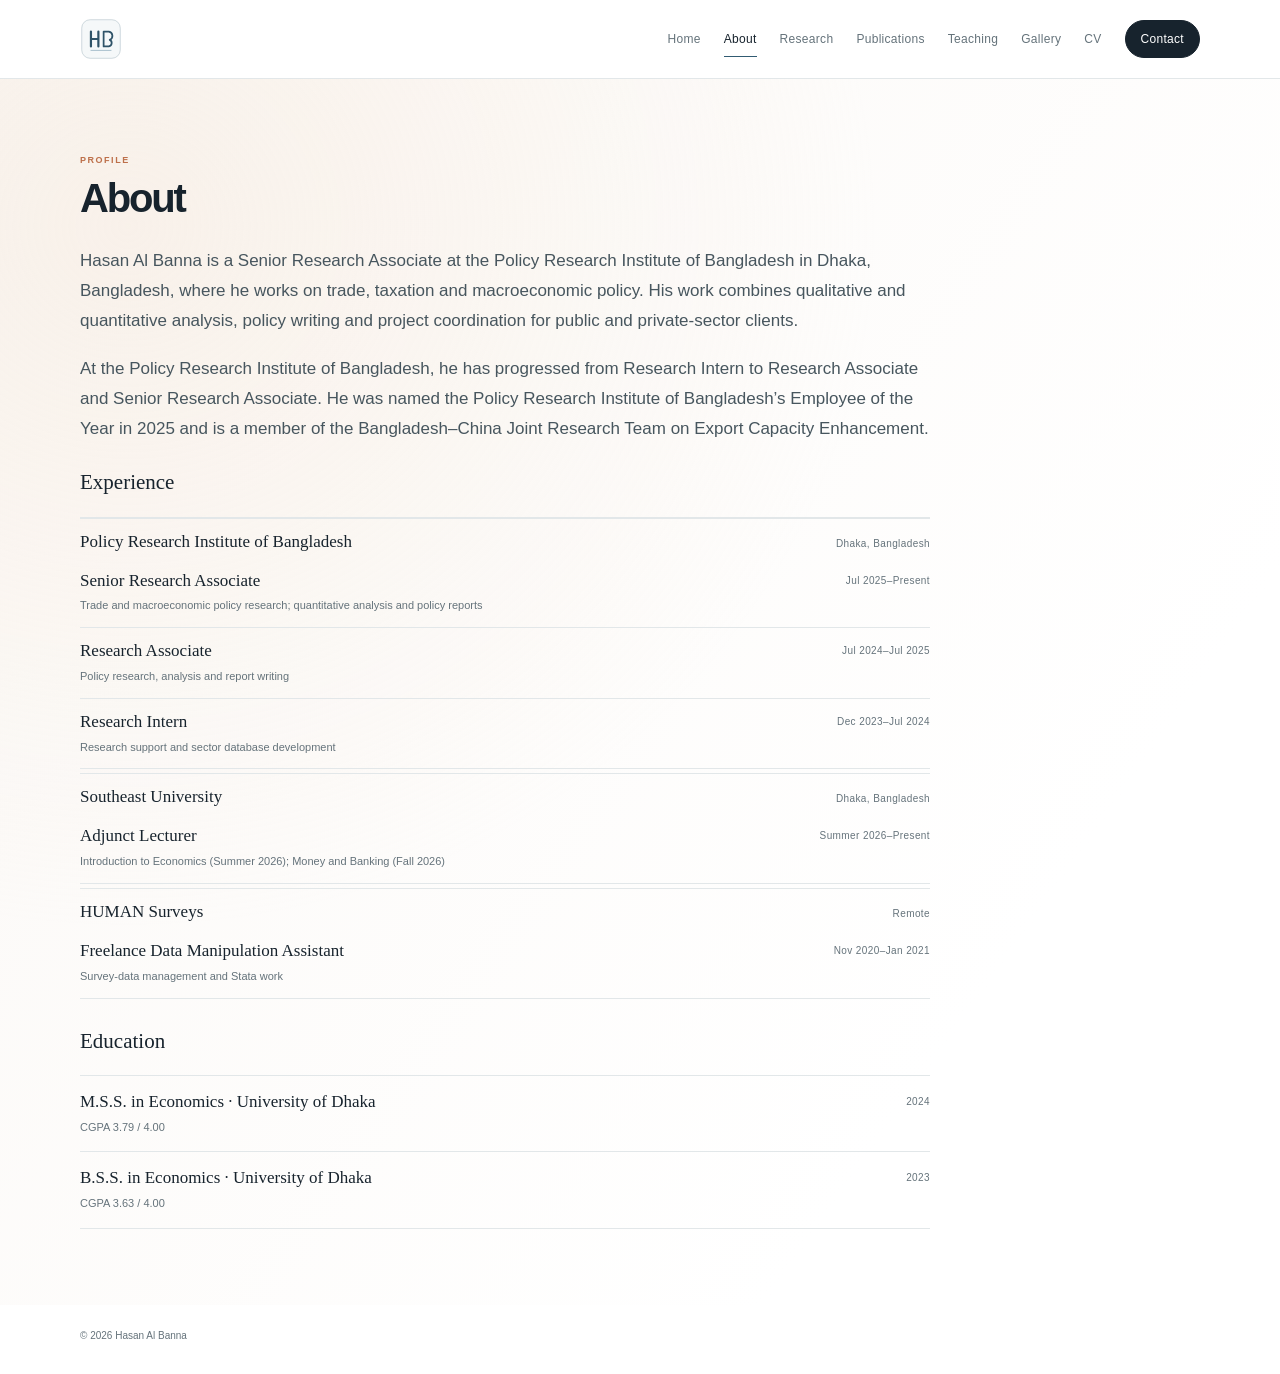
==== commit d62a3254: "Refresh shared mobile navigation styles" ====
--- a/about.html
+++ b/about.html
@@ -40,7 +40,7 @@
     .viewer-caption{padding:12px 16px;margin:0;color:var(--muted);font-size:12px}
     @media(prefers-reduced-motion:reduce){.feature-link,.gallery-card,.button,.reveal{transition:none}.reveal{opacity:1;transform:none}}
 
-    .experience-list{border-top:1px solid var(--line);margin-top:20px}.experience-group{border-top:1px solid var(--line);padding:0 0 4px}.experience-heading{display:flex;justify-content:space-between;align-items:baseline;gap:18px;padding:12px 0 4px}.experience-heading strong{font:normal 17px/1.35 var(--serif)}.experience-heading span{font-size:10px;letter-spacing:.04em;text-align:right;color:var(--muted)}.experience-group .timeline-row{padding:12px 0}.office-address{font-style:normal;display:flex;flex-direction:column;gap:2px;color:var(--muted);font-size:11px;line-height:1.55;max-width:300px}.office-address strong{font:normal 16px/1.3 var(--serif);color:var(--ink);margin-bottom:3px}.contact-box{align-items:flex-start}</style><link rel="stylesheet" href="assets/section-flow.css">
+    .experience-list{border-top:1px solid var(--line);margin-top:20px}.experience-group{border-top:1px solid var(--line);padding:0 0 4px}.experience-heading{display:flex;justify-content:space-between;align-items:baseline;gap:18px;padding:12px 0 4px}.experience-heading strong{font:normal 17px/1.35 var(--serif)}.experience-heading span{font-size:10px;letter-spacing:.04em;text-align:right;color:var(--muted)}.experience-group .timeline-row{padding:12px 0}.office-address{font-style:normal;display:flex;flex-direction:column;gap:2px;color:var(--muted);font-size:11px;line-height:1.55;max-width:300px}.office-address strong{font:normal 16px/1.3 var(--serif);color:var(--ink);margin-bottom:3px}.contact-box{align-items:flex-start}</style><link rel="stylesheet" href="assets/section-flow.css?v=mobile-header-one-row">
 </head>
 <body><header class="header"><nav class="nav wrap" aria-label="Main navigation"><a class="brand" href="index.html#home" aria-label="Hasan Al Banna home"><img class="brand-logo" src="assets/hab-logo.svg" alt=""></a><div class="navlinks"><a href="index.html#home">Home</a><a href="about.html" aria-current="page">About</a><a href="research.html">Research</a><a href="publications.html">Publications</a><a href="teaching.html">Teaching</a><a href="gallery.html">Gallery</a><a href="cv.html">CV</a><a class="contact" href="index.html#contact">Contact</a></div></nav></header><main><section class="section" id="about"><div class="wrap section-layout"><h1 class="section-title"><span class="section-no">Profile</span>About</h1><div class="copy"><p>Hasan Al Banna is a Senior Research Associate at the Policy Research Institute of Bangladesh in Dhaka, Bangladesh, where he works on trade, taxation and macroeconomic policy. His work combines qualitative and quantitative analysis, policy writing and project coordination for public and private-sector clients.</p><p>At the Policy Research Institute of Bangladesh, he has progressed from Research Intern to Research Associate and Senior Research Associate. He was named the Policy Research Institute of Bangladesh’s Employee of the Year in 2025 and is a member of the Bangladesh–China Joint Research Team on Export Capacity Enhancement.</p><h3 class="subhead">Experience</h3><div class="experience-list">
 <div class="experience-group"><div class="experience-heading"><strong>Policy Research Institute of Bangladesh</strong><span>Dhaka, Bangladesh</span></div>
--- a/assets/section-flow.css
+++ b/assets/section-flow.css
@@ -43,3 +43,51 @@
 @media(max-width:600px){.hero .portrait{max-width:270px!important;justify-self:center}}
 
 #contact .section-layout{align-items:start}#contact .contact-box{align-items:flex-start;margin-top:0}#contact .office-address{margin-top:0}
+
+
+/* Mix Liberty inspired profile refresh */:root{--ink:#17232d;--muted:#65737b;--blue:#315b72;--line:#e2e7e9;--soft:#f6f7f6;--accent:#bd704a;--accent-soft:#f4e9e1}.nav{min-height:78px}.navlinks a{font-size:12px;letter-spacing:.025em}.navlinks .contact{border-radius:999px;padding:8px 15px;background:var(--ink);color:white;border-color:var(--ink)}.navlinks .contact:hover{background:var(--blue);color:white}.hero{position:relative;grid-template-columns:1fr .88fr;gap:clamp(44px,8vw,108px);padding:84px 0 86px;border:0;min-height:600px}.hero:before{content:"";position:absolute;z-index:-1;top:26px;right:-7vw;width:46vw;height:calc(100% - 50px);border-radius:48% 0 0 48%;background:radial-gradient(ellipse at 72% 36%,#f4e6d8 0%,#f8f2ed 48%,rgba(248,242,237,0) 76%)}.hero-copy{position:relative;z-index:1}.eyebrow{color:var(--accent);letter-spacing:.14em}h1{font-family:var(--sans);font-weight:700;letter-spacing:-.075em;font-size:clamp(60px,7.5vw,100px);line-height:.93;margin:18px 0 23px}h1 span{color:var(--blue)}.lead{max-width:555px;font:400 clamp(19px,2vw,23px)/1.55 var(--sans);letter-spacing:-.025em;color:#495963}.role{border:0;padding:0;margin-top:28px;display:grid;gap:11px}.role-item{display:flex;align-items:center;gap:12px;font-size:12px;color:var(--muted)}.role-mark{display:grid;place-items:center;width:30px;height:30px;border-radius:50%;background:var(--accent-soft);color:var(--accent);font-size:9px;font-weight:700}.role-item strong{font-size:13px}.role-item a,.role-item div>span{display:block;color:var(--muted);font-size:11px;text-decoration:none}.role-item a:hover{color:var(--blue);text-decoration:underline}.actions{gap:24px;margin-top:27px}.button{border-radius:999px;padding:12px 19px;background:var(--blue);font-size:12px;font-weight:600;box-shadow:0 8px 22px rgba(49,91,114,.15)}.plain-link{font-size:12px;font-weight:600}.hero-topics{display:flex;flex-wrap:wrap;gap:8px;margin-top:30px}.hero-topics span{border:1px solid #e2e6e7;border-radius:999px;padding:5px 10px;color:#607078;background:rgba(255,255,255,.76);font-size:9px;letter-spacing:.035em}.hero-portrait{position:relative;width:100%;max-width:460px;justify-self:end;isolation:isolate}.hero-portrait:before{content:"";position:absolute;z-index:-1;inset:18px -15px -16px 16px;border-radius:20px;background:var(--blue)}.hero-portrait>img{width:100%;aspect-ratio:4/5;object-fit:cover;object-position:center 29%;border:0;border-radius:17px;box-shadow:0 24px 60px rgba(25,42,52,.16)}.portrait-label{position:absolute;left:16px;top:16px;padding:9px 12px;border-radius:999px;background:rgba(255,255,255,.93);backdrop-filter:blur(8px);font-size:9px;color:var(--ink);letter-spacing:.04em}.portrait-dot{display:inline-block;width:7px;height:7px;border-radius:50%;background:#649777;margin-right:7px}.office-card{position:absolute;right:-25px;bottom:29px;width:148px;padding:6px 6px 8px;border-radius:12px;background:#fff;box-shadow:0 14px 38px rgba(23,38,48,.18);transform:rotate(3deg)}.office-card img{display:block;width:100%;height:92px;object-fit:cover;object-position:center 44%;border-radius:8px}.office-card span{display:block;padding:6px 4px 0;font-size:9px;font-weight:600;color:var(--ink)}.portrait-index{position:absolute;right:2px;top:-27px;color:var(--blue);font-size:9px;letter-spacing:.14em}.section{padding:76px 0;border:0}.section-layout{grid-template-columns:1fr;gap:24px}.section-title{font-family:var(--sans);font-size:clamp(28px,3.2vw,40px);font-weight:700;letter-spacing:-.055em}.section-no{font-size:9px;letter-spacing:.17em;color:var(--accent);margin-bottom:8px}.copy{max-width:850px}.copy p{font:400 17px/1.78 var(--sans);color:#47565e}.feature-links{gap:14px;margin-top:22px}.feature-link{position:relative;min-height:132px;padding:22px 20px;border:1px solid #e2e7e8;border-radius:12px;background:rgba(255,255,255,.82)}.feature-link:after{content:"↗";position:absolute;right:18px;top:17px;color:var(--accent);font-size:15px;transition:transform .2s}.feature-link:hover:after{transform:translate(2px,-2px)}.feature-link strong{font-family:var(--sans);font-size:18px}.feature-link span{max-width:220px;font-size:11px;line-height:1.6}.gallery-heading{align-items:center}.gallery-intro{font-size:13px;color:var(--muted)}.featured-gallery .gallery-card{border:0;border-radius:13px;background:white;box-shadow:0 8px 26px rgba(23,38,48,.08)}.featured-gallery .gallery-card img{aspect-ratio:1.23/1}.featured-gallery .gallery-card figcaption{padding:11px 13px 14px;font-size:10px}.cv-box,.contact-box{border:1px solid #e4e8e9;border-radius:14px;background:#fff;box-shadow:0 10px 35px rgba(23,38,48,.05)}.contact-box{padding:28px;background:#f7f8f7}.hero .portrait{animation:profile-photo-fade .9s ease-out .12s both}@media(max-width:820px){.hero{grid-template-columns:1fr .82fr;gap:30px;padding:58px 0 66px;min-height:unset}.hero:before{right:-24px;width:55vw}h1{font-size:clamp(56px,8vw,76px)}.office-card{right:-12px;width:125px}.office-card img{height:76px}.section{padding:60px 0}.feature-links{grid-template-columns:repeat(3,minmax(0,1fr))}}@media(max-width:600px){.wrap{width:calc(100% - 38px)}.nav{align-items:center;min-height:68px;padding:10px 0}.hero{grid-template-columns:1fr;gap:30px;padding:38px 0 52px}.hero:before{top:30%;right:-19px;width:72vw;height:64%;border-radius:50% 0 0 50%}.hero-portrait{grid-row:1;max-width:290px;justify-self:center;margin:5px auto 4px 0}.hero-portrait:before{inset:12px -8px -10px 10px;border-radius:15px}.hero-portrait>img{aspect-ratio:1.05/1;object-position:center 27%;border-radius:13px}.portrait-label{left:10px;top:10px;padding:7px 9px;font-size:8px}.office-card{width:103px;right:-12px;bottom:17px;padding:5px;border-radius:9px}.office-card img{height:61px;border-radius:6px}.office-card span{font-size:8px;padding-top:4px}.portrait-index{right:1px;top:-20px;font-size:8px}.hero-copy{grid-row:2}h1{font-size:58px;margin:15px 0 18px}.lead{font-size:18px}.role{gap:9px;margin-top:20px}.actions{flex-wrap:wrap;gap:14px;margin-top:22px}.hero-topics{gap:6px;margin-top:23px}.hero-topics span{font-size:8px}.section{padding:49px 0}.section-layout{gap:17px}.section-title{font-size:29px}.feature-links{grid-template-columns:1fr;gap:9px}.feature-link{min-height:unset;padding:17px 18px}.gallery-heading{align-items:flex-start;flex-direction:column;gap:10px}.gallery-more{margin:0;white-space:normal}.contact-box{padding:20px}}@media(prefers-reduced-motion:reduce){.hero .portrait{animation:none}}
+/* Photo background with a legible translucent overlay for the home profile links */
+main>.section.profile-showcase{position:relative;isolation:isolate;background:linear-gradient(105deg,rgba(12,24,32,.78),rgba(12,24,32,.62)),url("gallery/888-background.jpg") center 43%/cover no-repeat!important;color:#fff}
+.profile-showcase .section-title{color:#fff}.profile-showcase .section-no{color:#f1b08e}
+.profile-showcase .feature-link{background:rgba(8,17,23,.48);backdrop-filter:blur(7px);-webkit-backdrop-filter:blur(7px);border:1px solid rgba(255,255,255,.24);color:#fff;box-shadow:0 12px 34px rgba(0,0,0,.13)}
+.profile-showcase .feature-link strong{color:#fff}.profile-showcase .feature-link span{color:rgba(255,255,255,.8)}.profile-showcase .feature-link:after{color:#f1b08e}.profile-showcase .feature-link:hover{background:rgba(8,17,23,.62);border-color:rgba(255,255,255,.48)}
+@media(prefers-reduced-motion:reduce){.profile-showcase .feature-link{transition:none}}
+
+/* Mobile home hero: keep the name and portrait side by side */
+@media(max-width:600px){
+ .home-page .hero{grid-template-columns:minmax(0,1fr) minmax(108px,.72fr);grid-template-rows:auto auto;gap:17px 12px;align-items:center;padding:30px 0 42px}
+ .home-page .hero-copy{display:contents}
+ .home-page .hero-title{grid-column:1;grid-row:1;min-width:0}
+ .home-page .hero-portrait{grid-column:2;grid-row:1;justify-self:end;margin:0;width:100%;max-width:clamp(108px,35vw,150px)}
+ .home-page .hero-details{grid-column:1/-1;grid-row:2;min-width:0}
+ .home-page h1{font-size:clamp(29px,8.2vw,40px);line-height:.98;letter-spacing:-.07em;margin:10px 0 0}
+ .home-page .hero-portrait:before{inset:8px -5px -8px 8px;border-radius:12px}
+ .home-page .hero-portrait>img{aspect-ratio:4/5;object-position:center 27%;border-radius:10px}
+ .home-page .portrait-label{left:7px;top:7px;padding:6px 7px;font-size:7px}
+ .home-page .office-card{right:-7px;bottom:12px;width:85px;padding:4px;border-radius:8px}
+ .home-page .office-card img{height:49px;border-radius:5px}
+ .home-page .office-card span{font-size:7px;padding-top:3px}
+ .home-page .portrait-index{right:0;top:-18px;font-size:7px}
+}
+
+@media(max-width:600px){.home-page h1{font-size:clamp(32px,9.4vw,43px)}.home-page .portrait-label{font-size:6px;padding:5px 6px;letter-spacing:.02em}}
+
+@media(max-width:600px){.home-page .hero-title,.home-page .hero-portrait{align-self:center}.home-page h1{font-size:clamp(34px,10.2vw,46px)}.home-page .eyebrow{font-size:7px;letter-spacing:.06em;line-height:1.4}}
+
+/* Extend the soft warm hero tint to text sections on internal pages */
+body:not(.home-page) main>.section:not(.profile-showcase){background:radial-gradient(ellipse at 10% 12%,rgba(244,230,216,.42),transparent 46%),linear-gradient(125deg,#fbf8f5 0%,#fff 76%)!important}
+body:not(.home-page) .teaching-note,body:not(.home-page) .callout{background:#fbf5ef;border-left-color:#d6b6a2}
+body:not(.home-page) .contact-box{background:#fbf7f2;border-color:#eadfd7}
+@media(max-width:600px){.home-page .portrait-label{display:none}}
+
+
+/* Compact mobile header: logo and page links share one aligned row */
+@media(max-width:600px){
+ .nav{flex-direction:row!important;align-items:center!important;justify-content:space-between;gap:8px!important;min-height:58px;padding:7px 0!important}
+ .nav>.brand{flex:0 0 34px;width:34px!important;height:34px!important;min-width:34px;min-height:34px}
+ .nav>.brand .brand-logo{width:34px;height:34px}
+ .nav>.navlinks{flex:1 1 auto;width:auto;min-width:0;max-width:none;display:flex;flex-direction:row;align-items:center;justify-content:space-between;gap:0;padding:0;overflow:visible!important}
+ .navlinks a{font-size:clamp(8px,2.55vw,10px)!important;line-height:1.2;letter-spacing:0!important;white-space:nowrap!important}
+ .navlinks a[href="index.html#home"],.navlinks a[href="cv.html"]{display:none!important}
+ .navlinks .contact{padding:2px 4px!important;border-radius:999px}
+}
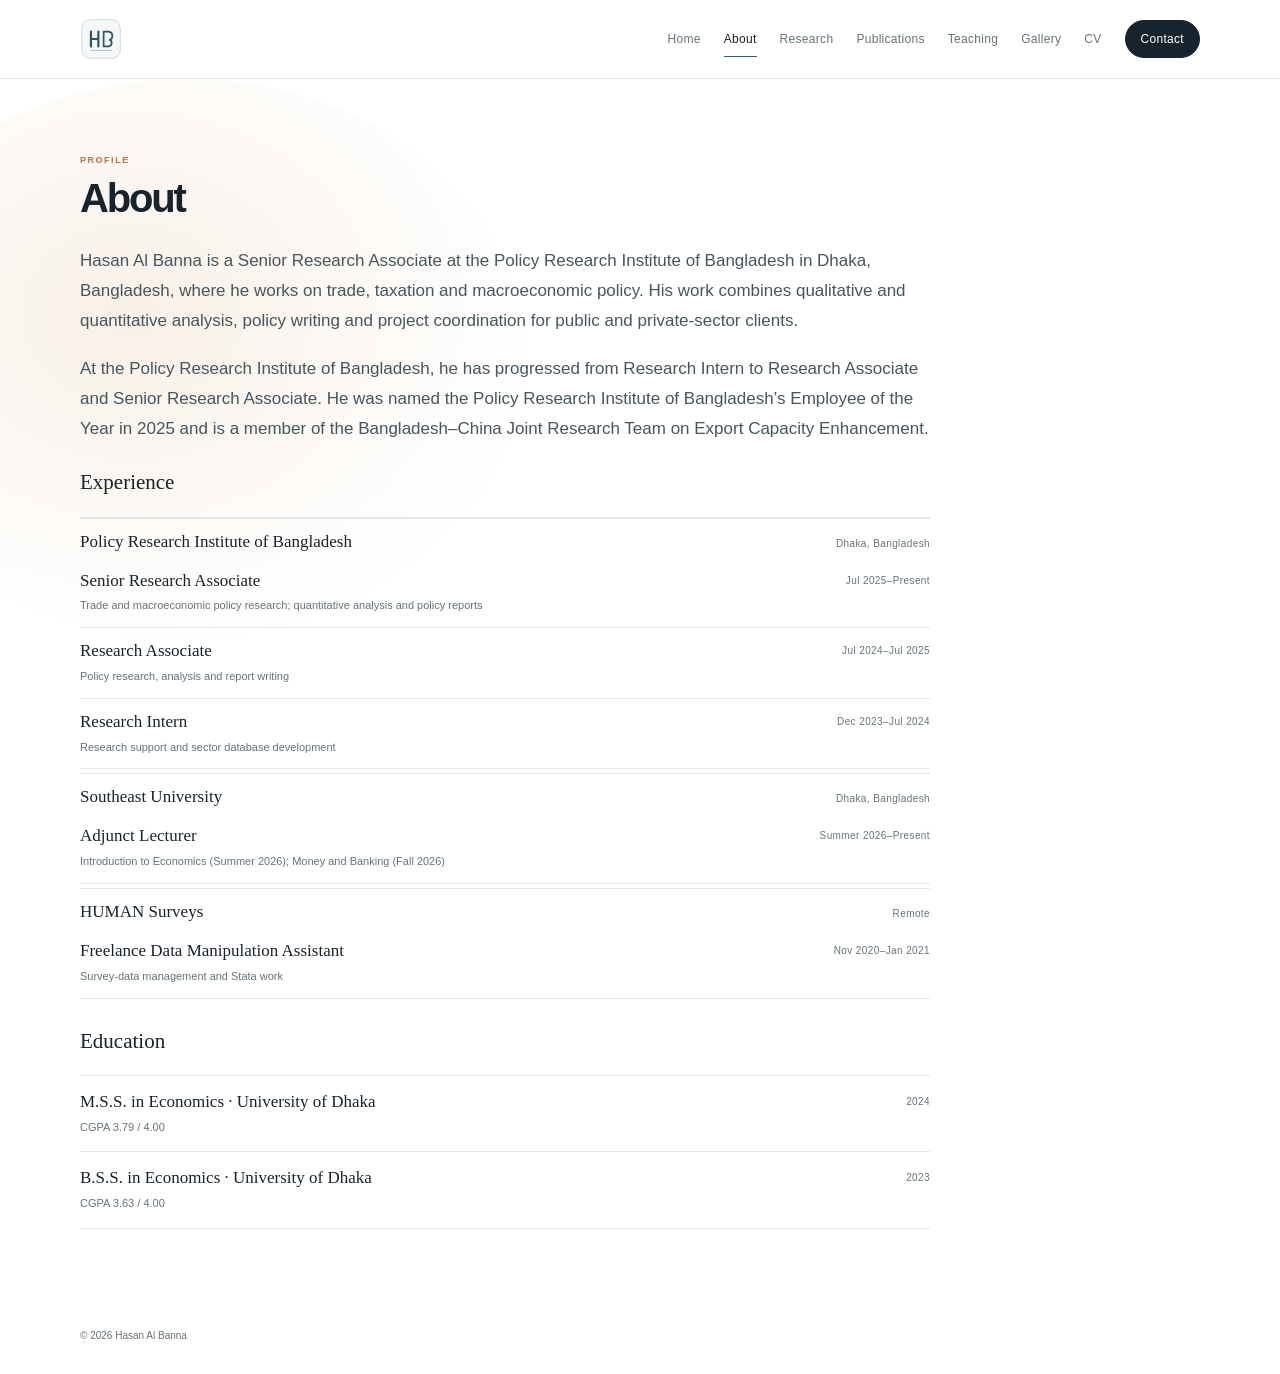
==== commit b396f3c5: "Refresh profile styles across pages" ====
--- a/about.html
+++ b/about.html
@@ -40,7 +40,7 @@
     .viewer-caption{padding:12px 16px;margin:0;color:var(--muted);font-size:12px}
     @media(prefers-reduced-motion:reduce){.feature-link,.gallery-card,.button,.reveal{transition:none}.reveal{opacity:1;transform:none}}
 
-    .experience-list{border-top:1px solid var(--line);margin-top:20px}.experience-group{border-top:1px solid var(--line);padding:0 0 4px}.experience-heading{display:flex;justify-content:space-between;align-items:baseline;gap:18px;padding:12px 0 4px}.experience-heading strong{font:normal 17px/1.35 var(--serif)}.experience-heading span{font-size:10px;letter-spacing:.04em;text-align:right;color:var(--muted)}.experience-group .timeline-row{padding:12px 0}.office-address{font-style:normal;display:flex;flex-direction:column;gap:2px;color:var(--muted);font-size:11px;line-height:1.55;max-width:300px}.office-address strong{font:normal 16px/1.3 var(--serif);color:var(--ink);margin-bottom:3px}.contact-box{align-items:flex-start}</style><link rel="stylesheet" href="assets/section-flow.css?v=mobile-header-one-row">
+    .experience-list{border-top:1px solid var(--line);margin-top:20px}.experience-group{border-top:1px solid var(--line);padding:0 0 4px}.experience-heading{display:flex;justify-content:space-between;align-items:baseline;gap:18px;padding:12px 0 4px}.experience-heading strong{font:normal 17px/1.35 var(--serif)}.experience-heading span{font-size:10px;letter-spacing:.04em;text-align:right;color:var(--muted)}.experience-group .timeline-row{padding:12px 0}.office-address{font-style:normal;display:flex;flex-direction:column;gap:2px;color:var(--muted);font-size:11px;line-height:1.55;max-width:300px}.office-address strong{font:normal 16px/1.3 var(--serif);color:var(--ink);margin-bottom:3px}.contact-box{align-items:flex-start}</style><link rel="stylesheet" href="assets/section-flow.css?v=mobile-header-warm-glow">
 </head>
 <body><header class="header"><nav class="nav wrap" aria-label="Main navigation"><a class="brand" href="index.html#home" aria-label="Hasan Al Banna home"><img class="brand-logo" src="assets/hab-logo.svg" alt=""></a><div class="navlinks"><a href="index.html#home">Home</a><a href="about.html" aria-current="page">About</a><a href="research.html">Research</a><a href="publications.html">Publications</a><a href="teaching.html">Teaching</a><a href="gallery.html">Gallery</a><a href="cv.html">CV</a><a class="contact" href="index.html#contact">Contact</a></div></nav></header><main><section class="section" id="about"><div class="wrap section-layout"><h1 class="section-title"><span class="section-no">Profile</span>About</h1><div class="copy"><p>Hasan Al Banna is a Senior Research Associate at the Policy Research Institute of Bangladesh in Dhaka, Bangladesh, where he works on trade, taxation and macroeconomic policy. His work combines qualitative and quantitative analysis, policy writing and project coordination for public and private-sector clients.</p><p>At the Policy Research Institute of Bangladesh, he has progressed from Research Intern to Research Associate and Senior Research Associate. He was named the Policy Research Institute of Bangladesh’s Employee of the Year in 2025 and is a member of the Bangladesh–China Joint Research Team on Export Capacity Enhancement.</p><h3 class="subhead">Experience</h3><div class="experience-list">
 <div class="experience-group"><div class="experience-heading"><strong>Policy Research Institute of Bangladesh</strong><span>Dhaka, Bangladesh</span></div>
--- a/assets/section-flow.css
+++ b/assets/section-flow.css
@@ -90,4 +90,10 @@
  .navlinks a{font-size:clamp(8px,2.55vw,10px)!important;line-height:1.2;letter-spacing:0!important;white-space:nowrap!important}
  .navlinks a[href="index.html#home"],.navlinks a[href="cv.html"]{display:none!important}
  .navlinks .contact{padding:2px 4px!important;border-radius:999px}
-}+}
+
+/* Keep internal pages white, with a soft warm glow behind the text */
+body:not(.home-page) main>.section:not(.profile-showcase){background:#fff!important;overflow:hidden}
+body:not(.home-page) main>.section:not(.profile-showcase)::before{content:"";position:absolute;z-index:0;pointer-events:none;top:0;left:-12%;width:min(62vw,680px);height:min(560px,85%);border-radius:50%;background:radial-gradient(ellipse at 42% 42%,rgba(244,230,216,.58) 0%,rgba(244,230,216,.3) 36%,rgba(244,230,216,.11) 58%,rgba(244,230,216,0) 76%)}
+body:not(.home-page) main>.section:not(.profile-showcase)>.wrap{position:relative;z-index:1}
+@media(max-width:600px){body:not(.home-page) main>.section:not(.profile-showcase)::before{left:-32%;top:2%;width:115vw;height:360px}}
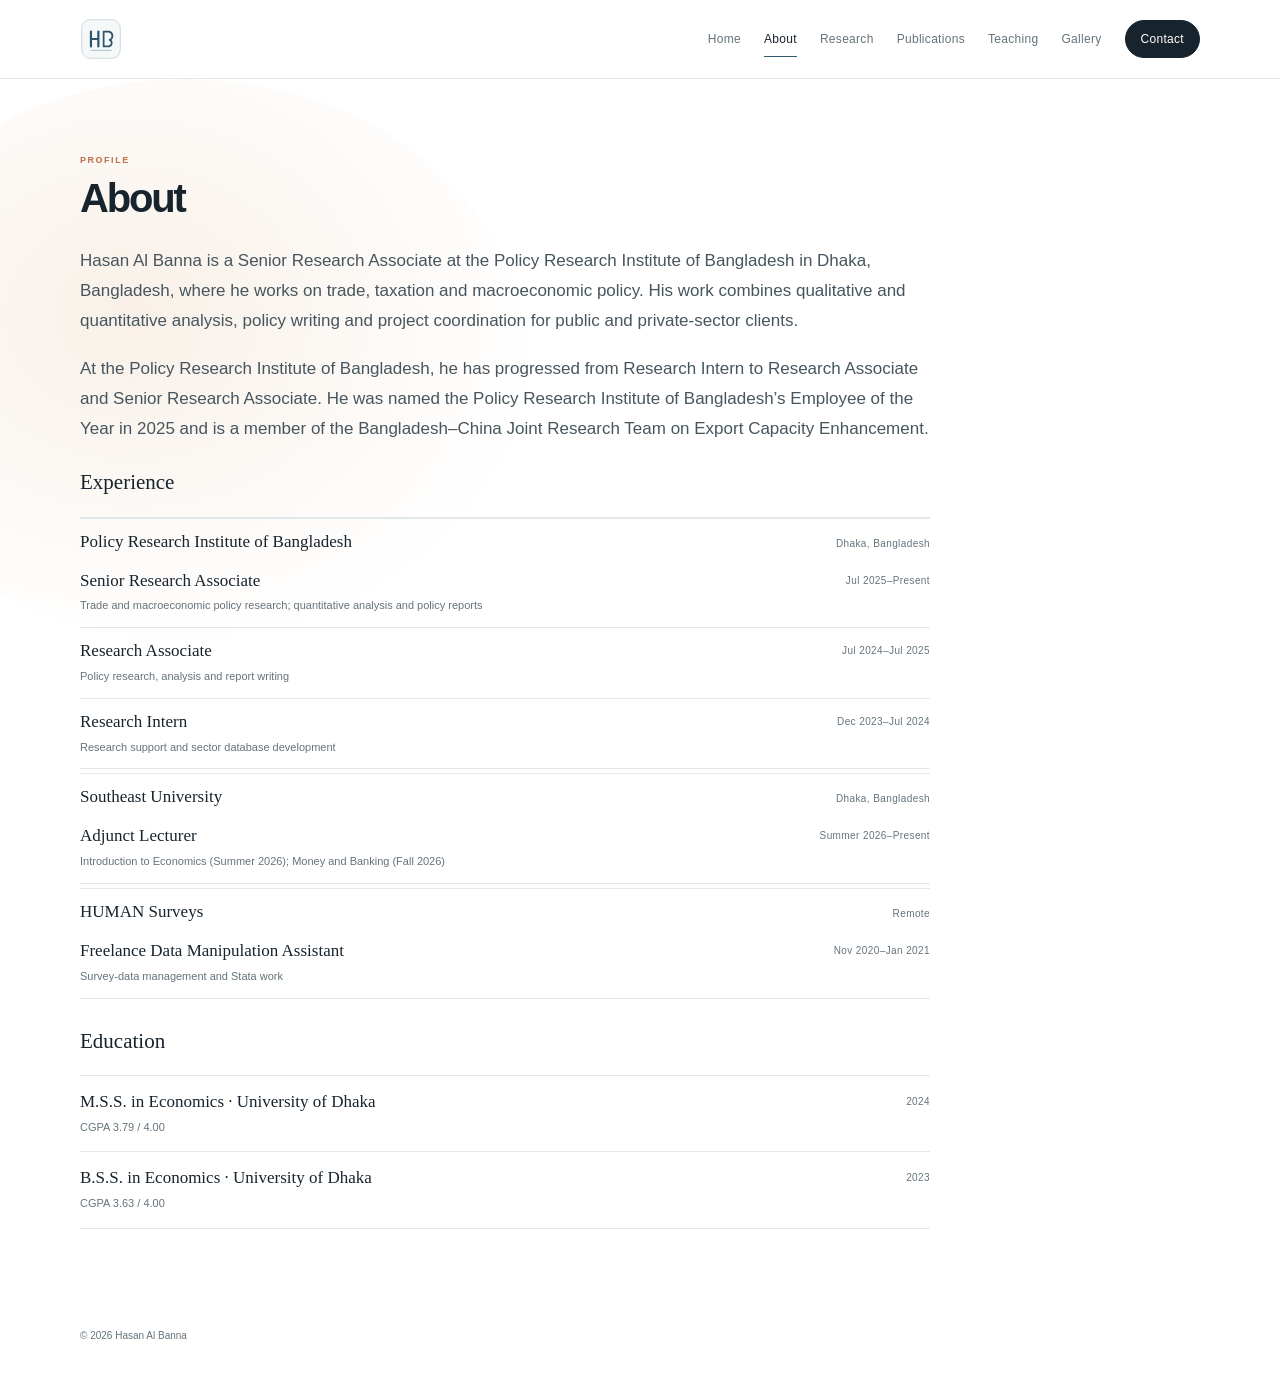
==== commit 5c2e82ac: "Refresh shared navigation styles" ====
--- a/about.html
+++ b/about.html
@@ -40,7 +40,7 @@
     .viewer-caption{padding:12px 16px;margin:0;color:var(--muted);font-size:12px}
     @media(prefers-reduced-motion:reduce){.feature-link,.gallery-card,.button,.reveal{transition:none}.reveal{opacity:1;transform:none}}
 
-    .experience-list{border-top:1px solid var(--line);margin-top:20px}.experience-group{border-top:1px solid var(--line);padding:0 0 4px}.experience-heading{display:flex;justify-content:space-between;align-items:baseline;gap:18px;padding:12px 0 4px}.experience-heading strong{font:normal 17px/1.35 var(--serif)}.experience-heading span{font-size:10px;letter-spacing:.04em;text-align:right;color:var(--muted)}.experience-group .timeline-row{padding:12px 0}.office-address{font-style:normal;display:flex;flex-direction:column;gap:2px;color:var(--muted);font-size:11px;line-height:1.55;max-width:300px}.office-address strong{font:normal 16px/1.3 var(--serif);color:var(--ink);margin-bottom:3px}.contact-box{align-items:flex-start}</style><link rel="stylesheet" href="assets/section-flow.css?v=mobile-header-warm-glow">
+    .experience-list{border-top:1px solid var(--line);margin-top:20px}.experience-group{border-top:1px solid var(--line);padding:0 0 4px}.experience-heading{display:flex;justify-content:space-between;align-items:baseline;gap:18px;padding:12px 0 4px}.experience-heading strong{font:normal 17px/1.35 var(--serif)}.experience-heading span{font-size:10px;letter-spacing:.04em;text-align:right;color:var(--muted)}.experience-group .timeline-row{padding:12px 0}.office-address{font-style:normal;display:flex;flex-direction:column;gap:2px;color:var(--muted);font-size:11px;line-height:1.55;max-width:300px}.office-address strong{font:normal 16px/1.3 var(--serif);color:var(--ink);margin-bottom:3px}.contact-box{align-items:flex-start}</style><link rel="stylesheet" href="assets/section-flow.css?v=mobile-home-row">
 </head>
 <body><header class="header"><nav class="nav wrap" aria-label="Main navigation"><a class="brand" href="index.html#home" aria-label="Hasan Al Banna home"><img class="brand-logo" src="assets/hab-logo.svg" alt=""></a><div class="navlinks"><a href="index.html#home">Home</a><a href="about.html" aria-current="page">About</a><a href="research.html">Research</a><a href="publications.html">Publications</a><a href="teaching.html">Teaching</a><a href="gallery.html">Gallery</a><a href="cv.html">CV</a><a class="contact" href="index.html#contact">Contact</a></div></nav></header><main><section class="section" id="about"><div class="wrap section-layout"><h1 class="section-title"><span class="section-no">Profile</span>About</h1><div class="copy"><p>Hasan Al Banna is a Senior Research Associate at the Policy Research Institute of Bangladesh in Dhaka, Bangladesh, where he works on trade, taxation and macroeconomic policy. His work combines qualitative and quantitative analysis, policy writing and project coordination for public and private-sector clients.</p><p>At the Policy Research Institute of Bangladesh, he has progressed from Research Intern to Research Associate and Senior Research Associate. He was named the Policy Research Institute of Bangladesh’s Employee of the Year in 2025 and is a member of the Bangladesh–China Joint Research Team on Export Capacity Enhancement.</p><h3 class="subhead">Experience</h3><div class="experience-list">
 <div class="experience-group"><div class="experience-heading"><strong>Policy Research Institute of Bangladesh</strong><span>Dhaka, Bangladesh</span></div>
--- a/assets/section-flow.css
+++ b/assets/section-flow.css
@@ -97,3 +97,12 @@
 body:not(.home-page) main>.section:not(.profile-showcase)::before{content:"";position:absolute;z-index:0;pointer-events:none;top:0;left:-12%;width:min(62vw,680px);height:min(560px,85%);border-radius:50%;background:radial-gradient(ellipse at 42% 42%,rgba(244,230,216,.58) 0%,rgba(244,230,216,.3) 36%,rgba(244,230,216,.11) 58%,rgba(244,230,216,0) 76%)}
 body:not(.home-page) main>.section:not(.profile-showcase)>.wrap{position:relative;z-index:1}
 @media(max-width:600px){body:not(.home-page) main>.section:not(.profile-showcase)::before{left:-32%;top:2%;width:115vw;height:360px}}
+
+
+/* Keep CV out of the shared navigation; use Home instead of the monogram on phones */
+.navlinks a[href="cv.html"]{display:none!important}
+@media(max-width:600px){
+ .nav>.brand{display:none!important}
+ .nav>.navlinks{width:100%;flex:1 1 100%;justify-content:space-between;gap:0}
+ .navlinks a[href="index.html#home"]{display:inline-block!important}
+}
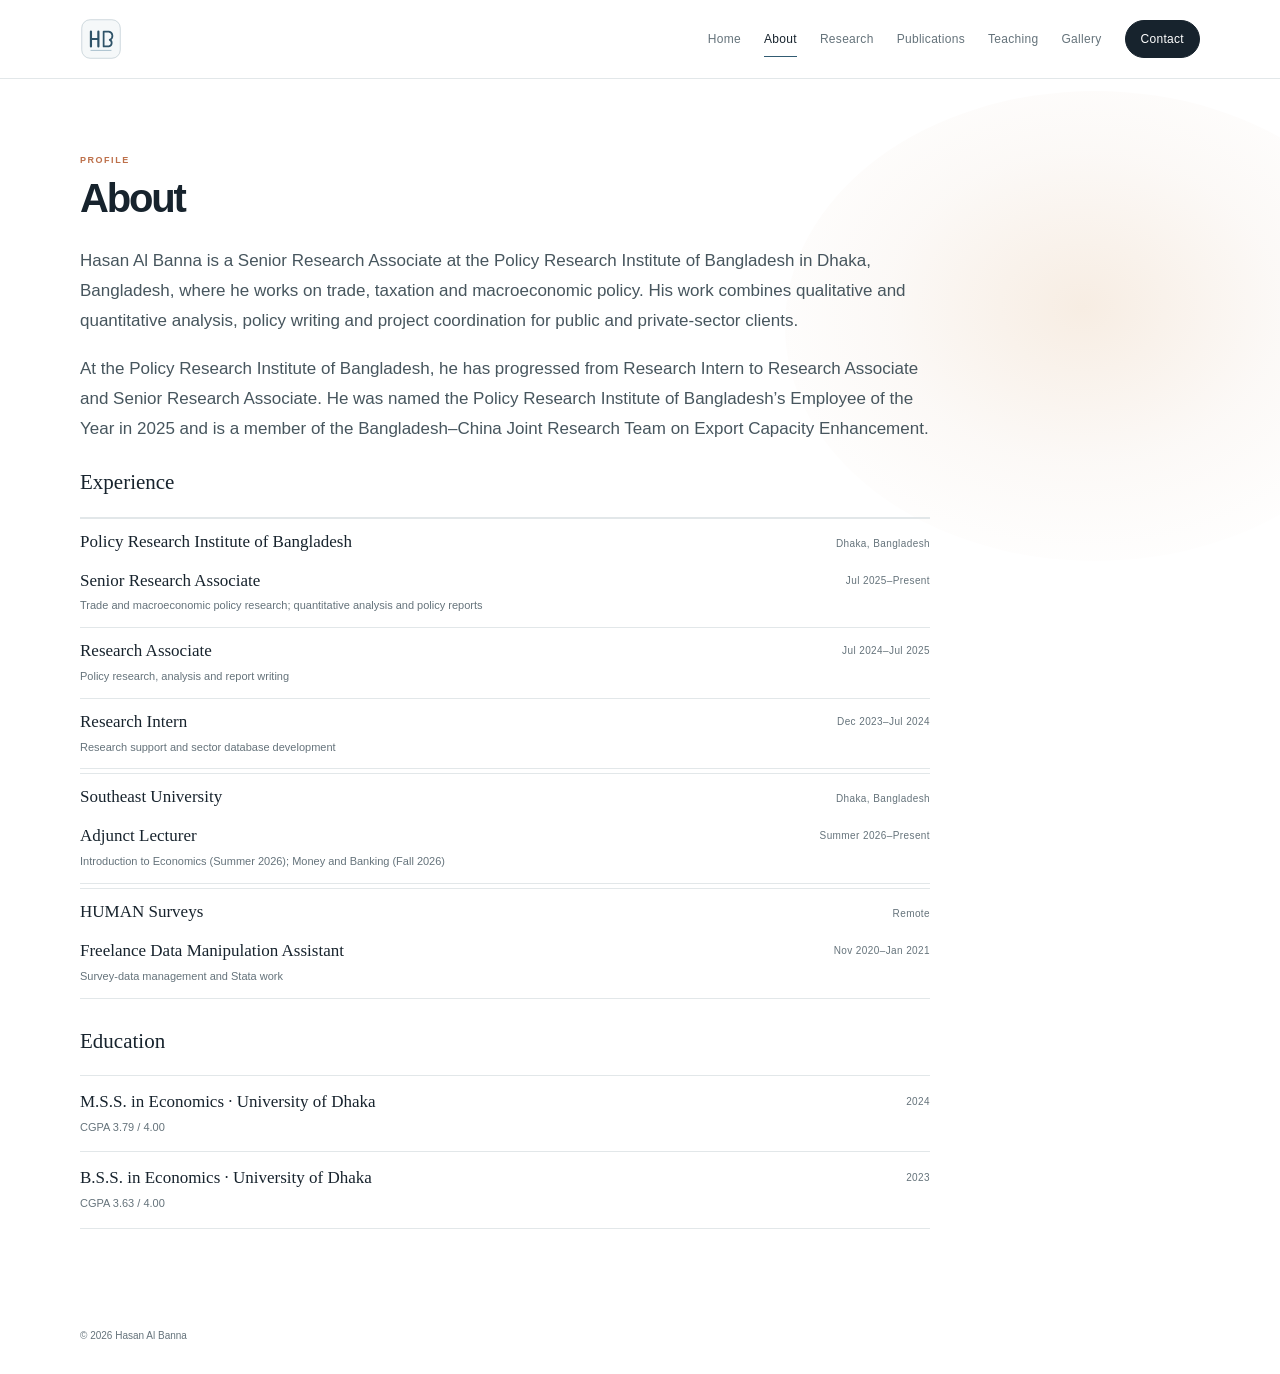
==== commit b29ac970: "Refine desktop roles and warm bubble backgrounds" ====
--- a/about.html
+++ b/about.html
@@ -40,7 +40,7 @@
     .viewer-caption{padding:12px 16px;margin:0;color:var(--muted);font-size:12px}
     @media(prefers-reduced-motion:reduce){.feature-link,.gallery-card,.button,.reveal{transition:none}.reveal{opacity:1;transform:none}}
 
-    .experience-list{border-top:1px solid var(--line);margin-top:20px}.experience-group{border-top:1px solid var(--line);padding:0 0 4px}.experience-heading{display:flex;justify-content:space-between;align-items:baseline;gap:18px;padding:12px 0 4px}.experience-heading strong{font:normal 17px/1.35 var(--serif)}.experience-heading span{font-size:10px;letter-spacing:.04em;text-align:right;color:var(--muted)}.experience-group .timeline-row{padding:12px 0}.office-address{font-style:normal;display:flex;flex-direction:column;gap:2px;color:var(--muted);font-size:11px;line-height:1.55;max-width:300px}.office-address strong{font:normal 16px/1.3 var(--serif);color:var(--ink);margin-bottom:3px}.contact-box{align-items:flex-start}</style><link rel="stylesheet" href="assets/section-flow.css?v=mobile-home-row">
+    .experience-list{border-top:1px solid var(--line);margin-top:20px}.experience-group{border-top:1px solid var(--line);padding:0 0 4px}.experience-heading{display:flex;justify-content:space-between;align-items:baseline;gap:18px;padding:12px 0 4px}.experience-heading strong{font:normal 17px/1.35 var(--serif)}.experience-heading span{font-size:10px;letter-spacing:.04em;text-align:right;color:var(--muted)}.experience-group .timeline-row{padding:12px 0}.office-address{font-style:normal;display:flex;flex-direction:column;gap:2px;color:var(--muted);font-size:11px;line-height:1.55;max-width:300px}.office-address strong{font:normal 16px/1.3 var(--serif);color:var(--ink);margin-bottom:3px}.contact-box{align-items:flex-start}</style><link rel="stylesheet" href="assets/section-flow.css?v=desktop-role-side-glow-v2">
 </head>
 <body><header class="header"><nav class="nav wrap" aria-label="Main navigation"><a class="brand" href="index.html#home" aria-label="Hasan Al Banna home"><img class="brand-logo" src="assets/hab-logo.svg" alt=""></a><div class="navlinks"><a href="index.html#home">Home</a><a href="about.html" aria-current="page">About</a><a href="research.html">Research</a><a href="publications.html">Publications</a><a href="teaching.html">Teaching</a><a href="gallery.html">Gallery</a><a href="cv.html">CV</a><a class="contact" href="index.html#contact">Contact</a></div></nav></header><main><section class="section" id="about"><div class="wrap section-layout"><h1 class="section-title"><span class="section-no">Profile</span>About</h1><div class="copy"><p>Hasan Al Banna is a Senior Research Associate at the Policy Research Institute of Bangladesh in Dhaka, Bangladesh, where he works on trade, taxation and macroeconomic policy. His work combines qualitative and quantitative analysis, policy writing and project coordination for public and private-sector clients.</p><p>At the Policy Research Institute of Bangladesh, he has progressed from Research Intern to Research Associate and Senior Research Associate. He was named the Policy Research Institute of Bangladesh’s Employee of the Year in 2025 and is a member of the Bangladesh–China Joint Research Team on Export Capacity Enhancement.</p><h3 class="subhead">Experience</h3><div class="experience-list">
 <div class="experience-group"><div class="experience-heading"><strong>Policy Research Institute of Bangladesh</strong><span>Dhaka, Bangladesh</span></div>
--- a/assets/section-flow.css
+++ b/assets/section-flow.css
@@ -106,3 +106,12 @@
  .nav>.navlinks{width:100%;flex:1 1 100%;justify-content:space-between;gap:0}
  .navlinks a[href="index.html#home"]{display:inline-block!important}
 }
+
+
+/* Desktop: a localized warm bubble at the side of internal-page text */
+body:not(.home-page),body:not(.home-page) main{background:#fff!important}
+body:not(.home-page) main>.section:not(.profile-showcase){background:#fff!important;overflow:hidden}
+body:not(.home-page) main>.section:not(.profile-showcase)::before{content:"";position:absolute;z-index:0;pointer-events:none;top:12px;right:-125px;left:auto;width:min(54vw,620px);height:min(470px,88%);border-radius:50%;background:radial-gradient(ellipse at 48% 46%,rgba(244,230,216,.72) 0%,rgba(248,242,237,.48) 43%,rgba(248,242,237,.18) 65%,rgba(248,242,237,0) 80%)}
+body:not(.home-page) main>.section:not(.profile-showcase)>.wrap{position:relative;z-index:1}
+@media(min-width:601px){.home-page .role-item strong{font-size:15px!important}.home-page .role-item a,.home-page .role-item div>span{font-size:13px!important}}
+@media(max-width:600px){body:not(.home-page) main>.section:not(.profile-showcase)::before{display:none!important}}
